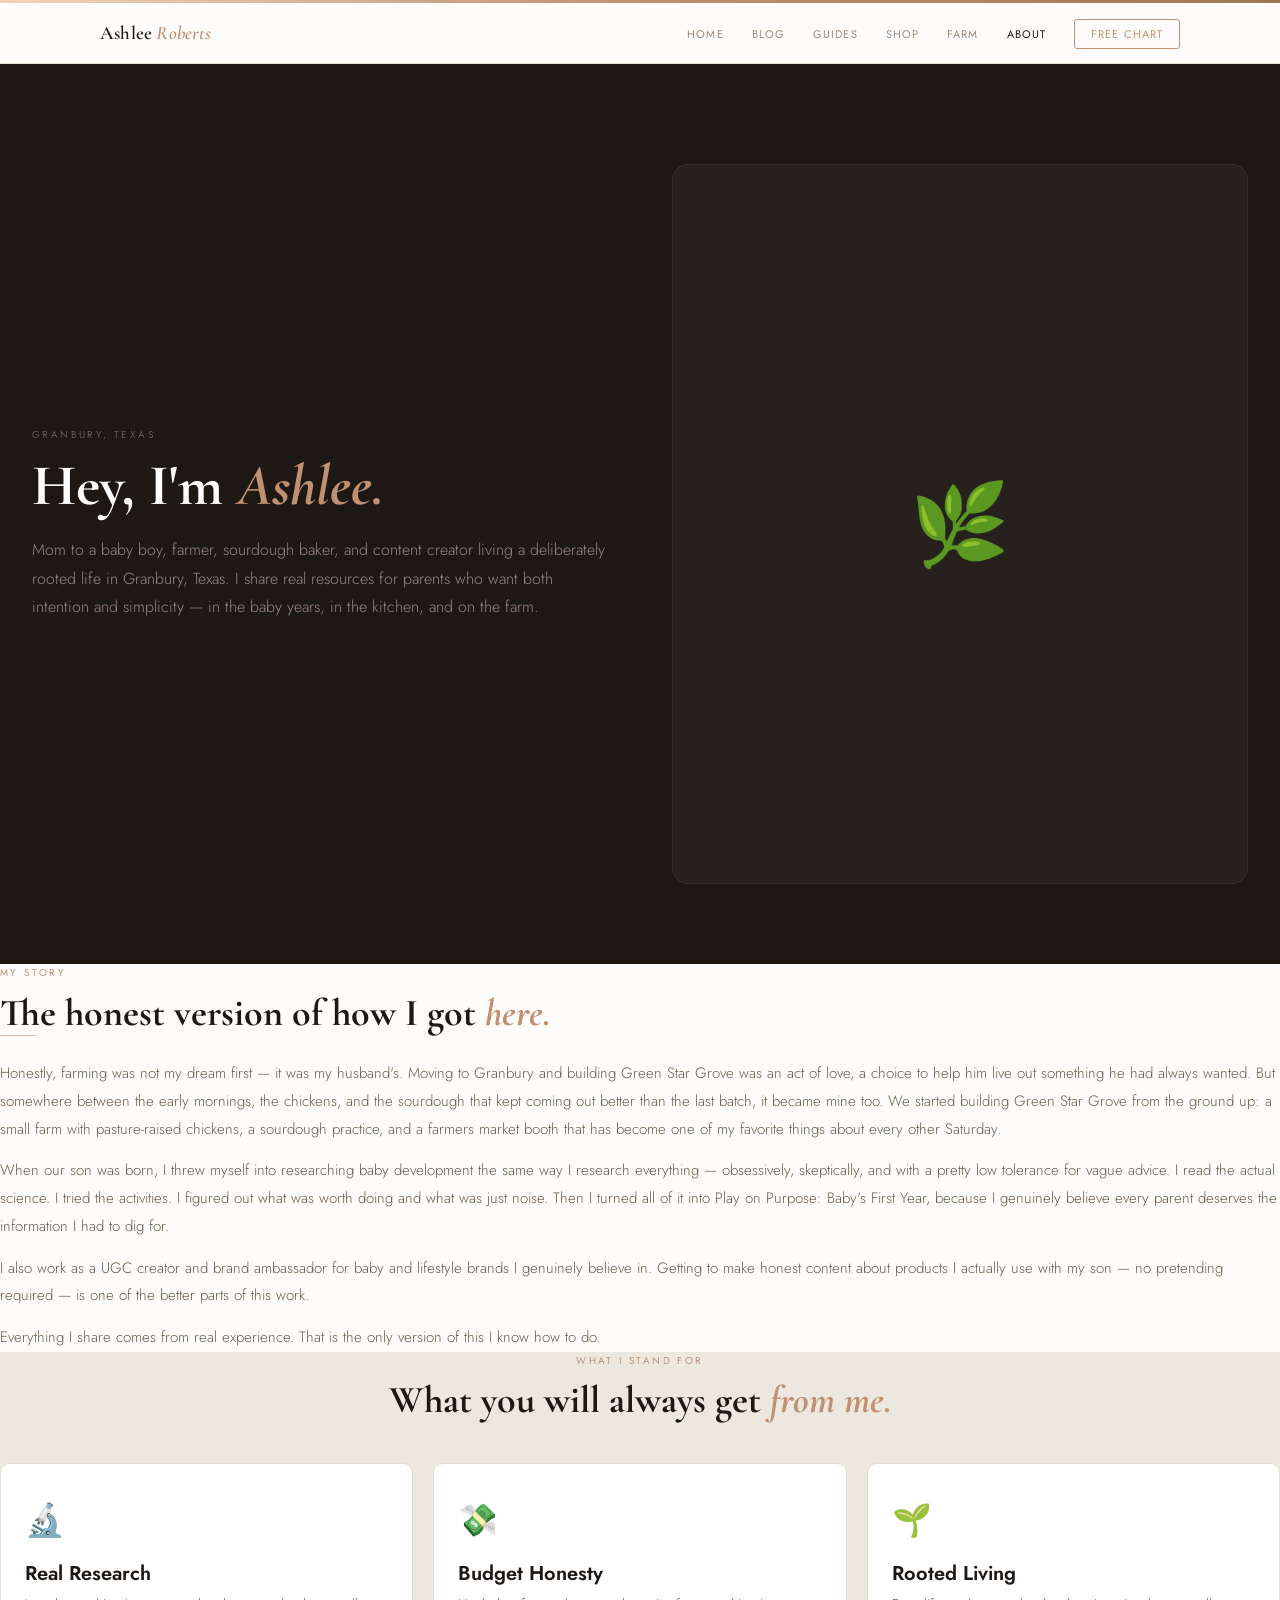
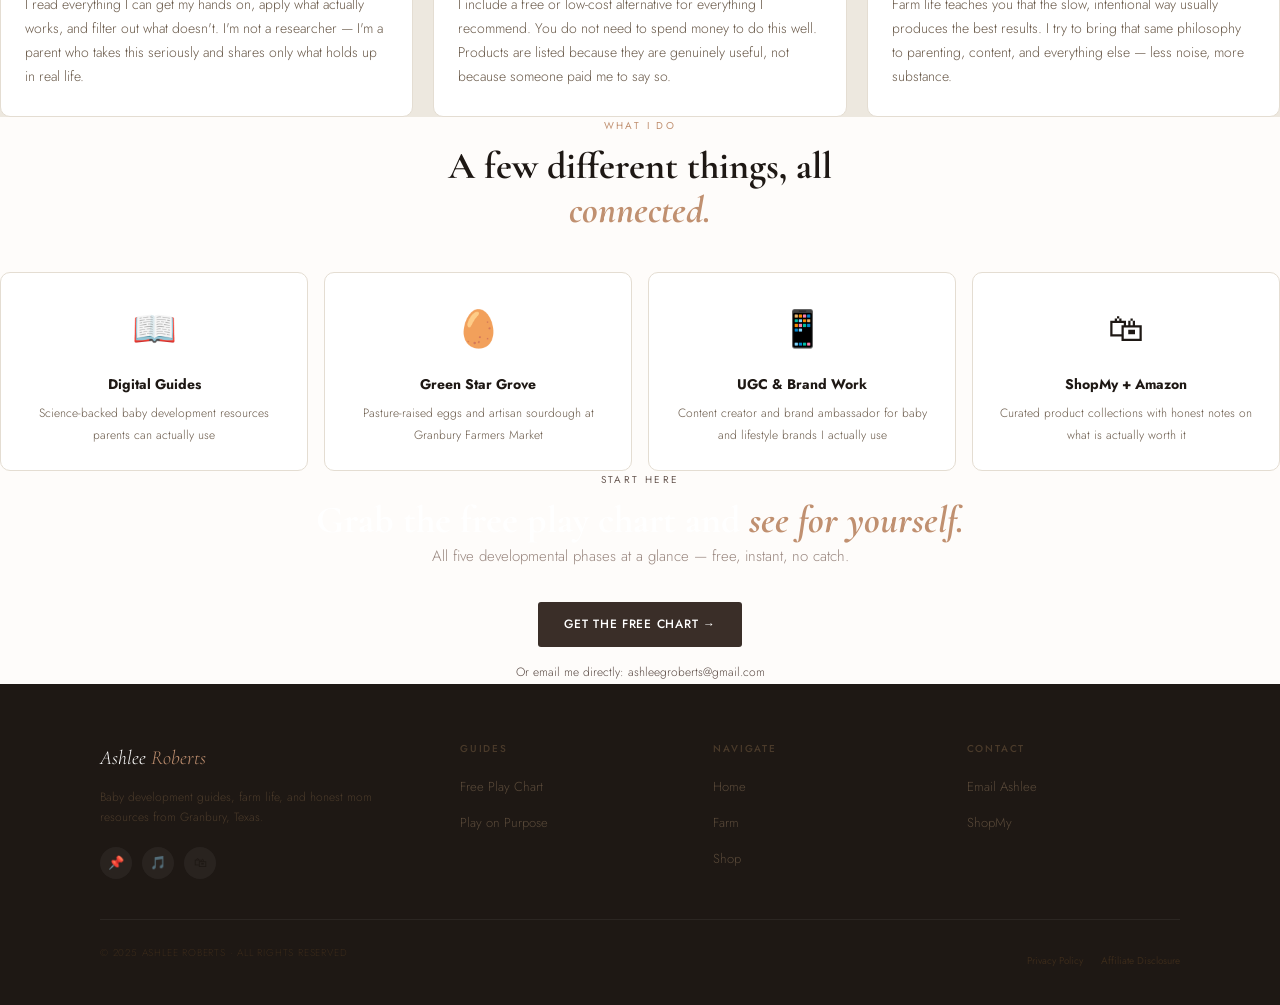
==== pages/about.html @ 6118f4ed "Add files via upload new website design, additions, edits" ====
<!DOCTYPE html>
<html lang="en">
<head>
<meta charset="UTF-8">
<meta name="viewport" content="width=device-width, initial-scale=1.0">
<title>About Ashlee — Ashlee Roberts</title>
<meta name="description" content="Mom, farmer, and content creator in Granbury, Texas. Baby development resources, pasture-raised eggs, and artisan sourdough.">
<link rel="stylesheet" href="../css/main.css">
<style>
  .about-hero { background: var(--ink); padding: 100px 0 80px; }
  .about-hero-inner { display: grid; grid-template-columns: 1fr 1fr; gap: 64px; align-items: center; max-width: var(--max-width); margin: 0 auto; padding: 0 32px; }
  .about-hero h1 { color: var(--white); margin-bottom: 16px; }
  .about-hero p { color: #9A8880; font-size: 16px; font-weight: 300; line-height: 1.8; }
  .about-hero-image { background: rgba(255,255,255,0.04); border: 1px solid rgba(255,255,255,0.07); border-radius: 16px; aspect-ratio: 4/5; display: flex; align-items: center; justify-content: center; font-size: 80px; }

  .values-grid { display: grid; grid-template-columns: repeat(3, 1fr); gap: 20px; }
  .value-card { background: var(--white); border: 1px solid var(--border); border-radius: 10px; padding: 28px 24px; }
  .value-icon { font-size: 32px; margin-bottom: 14px; }
  .value-title { font-family: var(--font-serif); font-size: 20px; font-weight: 600; color: var(--ink); margin-bottom: 8px; }
  .value-desc { font-size: 14px; color: var(--warm); line-height: 1.7; }

  .timeline { max-width: 640px; margin: 0 auto; }
  .timeline-item { display: grid; grid-template-columns: 80px 1fr; gap: 24px; margin-bottom: 32px; }
  .timeline-year { font-family: var(--font-serif); font-size: 22px; font-weight: 600; color: var(--accent); text-align: right; padding-top: 4px; }
  .timeline-content { border-left: 2px solid var(--border); padding-left: 24px; padding-bottom: 32px; }
  .timeline-title { font-family: var(--font-serif); font-size: 18px; font-weight: 600; color: var(--ink); margin-bottom: 6px; }
  .timeline-desc { font-size: 14px; color: var(--warm); line-height: 1.7; }

  .collab-grid { display: grid; grid-template-columns: repeat(4, 1fr); gap: 16px; }
  .collab-card { background: var(--white); border: 1px solid var(--border); border-radius: 10px; padding: 24px; text-align: center; }
  .collab-icon { font-size: 36px; margin-bottom: 12px; }
  .collab-name { font-size: 14px; font-weight: 700; color: var(--ink); margin-bottom: 4px; }
  .collab-role { font-size: 12px; color: var(--warm); }
</style>
</head>
<body>
<div class="accent-bar"></div>

<nav class="nav">
  <div class="nav-inner">
    <a href="../index.html" class="nav-logo">Ashlee <span>Roberts</span></a>
    <ul class="nav-links" id="navLinks">
      <li><a href="../index.html">Home</a></li>
      <li><a href="blog.html" >Blog</a></li>
      <li><a href="digital-products.html" >Guides</a></li>
      <li><a href="shop.html" >Shop</a></li>
      <li><a href="green-star-grove.html" >Farm</a></li>
      <li><a href="about.html" class="active">About</a></li>
      <li><a href="https://shop.ashleegroberts.com/freebie" class="nav-cta">Free Chart</a></li>
    </ul>
    <button class="nav-menu-btn" id="menuBtn" aria-label="Menu"><span></span><span></span><span></span></button>
  </div>
</nav>

<!-- HERO -->
<div class="about-hero">
  <div class="about-hero-inner">
    <div>
      <span class="eyebrow" style="color:#6A5A54;">Granbury, Texas</span>
      <h1>Hey, I'm <em>Ashlee.</em></h1>
      <p>Mom to a baby boy, farmer, sourdough baker, and content creator living a deliberately rooted life in Granbury, Texas. I share real resources for parents who want both intention and simplicity — in the baby years, in the kitchen, and on the farm.</p>
    </div>
    <div class="about-hero-image">🌿</div>
  </div>
</div>

<!-- MY STORY -->
<section>
  <div class="container-narrow">
    <span class="eyebrow">My Story</span>
    <h2>The honest version of how I got <em>here.</em></h2>
    <div class="rule-accent"></div>
    <p>Honestly, farming was not my dream first — it was my husband's. Moving to Granbury and building Green Star Grove was an act of love, a choice to help him live out something he had always wanted. But somewhere between the early mornings, the chickens, and the sourdough that kept coming out better than the last batch, it became mine too. We started building Green Star Grove from the ground up: a small farm with pasture-raised chickens, a sourdough practice, and a farmers market booth that has become one of my favorite things about every other Saturday.</p>
    <p>When our son was born, I threw myself into researching baby development the same way I research everything — obsessively, skeptically, and with a pretty low tolerance for vague advice. I read the actual science. I tried the activities. I figured out what was worth doing and what was just noise. Then I turned all of it into Play on Purpose: Baby's First Year, because I genuinely believe every parent deserves the information I had to dig for.</p>
    <p>I also work as a UGC creator and brand ambassador for baby and lifestyle brands I genuinely believe in. Getting to make honest content about products I actually use with my son — no pretending required — is one of the better parts of this work.</p>
    <p>Everything I share comes from real experience. That is the only version of this I know how to do.</p>
  </div>
</section>

<!-- VALUES -->
<section class="section-linen">
  <div class="container">
    <div style="text-align:center; max-width:520px; margin:0 auto 40px;">
      <span class="eyebrow">What I Stand For</span>
      <h2>What you will always get <em>from me.</em></h2>
    </div>
    <div class="values-grid">
      <div class="value-card">
        <div class="value-icon">🔬</div>
        <h3 class="value-title">Real Research</h3>
        <p class="value-desc">I read everything I can get my hands on, apply what actually works, and filter out what doesn't. I'm not a researcher — I'm a parent who takes this seriously and shares only what holds up in real life.</p>
      </div>
      <div class="value-card">
        <div class="value-icon">💸</div>
        <h3 class="value-title">Budget Honesty</h3>
        <p class="value-desc">I include a free or low-cost alternative for everything I recommend. You do not need to spend money to do this well. Products are listed because they are genuinely useful, not because someone paid me to say so.</p>
      </div>
      <div class="value-card">
        <div class="value-icon">🌱</div>
        <h3 class="value-title">Rooted Living</h3>
        <p class="value-desc">Farm life teaches you that the slow, intentional way usually produces the best results. I try to bring that same philosophy to parenting, content, and everything else — less noise, more substance.</p>
      </div>
    </div>
  </div>
</section>

<!-- WHAT I DO -->
<section>
  <div class="container">
    <div style="text-align:center; max-width:520px; margin:0 auto 40px;">
      <span class="eyebrow">What I Do</span>
      <h2>A few different things, all <em>connected.</em></h2>
    </div>
    <div class="collab-grid">
      <div class="collab-card">
        <div class="collab-icon">📖</div>
        <p class="collab-name">Digital Guides</p>
        <p class="collab-role">Science-backed baby development resources parents can actually use</p>
      </div>
      <div class="collab-card">
        <div class="collab-icon">🥚</div>
        <p class="collab-name">Green Star Grove</p>
        <p class="collab-role">Pasture-raised eggs and artisan sourdough at Granbury Farmers Market</p>
      </div>
      <div class="collab-card">
        <div class="collab-icon">📱</div>
        <p class="collab-name">UGC & Brand Work</p>
        <p class="collab-role">Content creator and brand ambassador for baby and lifestyle brands I actually use</p>
      </div>
      <div class="collab-card">
        <div class="collab-icon">🛍</div>
        <p class="collab-name">ShopMy + Amazon</p>
        <p class="collab-role">Curated product collections with honest notes on what is actually worth it</p>
      </div>
    </div>
  </div>
</section>

<!-- CTA -->
<section class="section-dark">
  <div class="container-narrow" style="text-align:center;">
    <span class="eyebrow" style="color:#6A5A54;">Start Here</span>
    <h2 style="color:var(--white);">Grab the free play chart and <em>see for yourself.</em></h2>
    <p style="color:#9A8880; margin-bottom:32px;">All five developmental phases at a glance — free, instant, no catch.</p>
    <a href="https://shop.ashleegroberts.com/freebie" class="btn btn-primary btn-lg">Get the Free Chart →</a>
    <p style="color:#5A4A44; font-size:12px; margin-top:14px;">Or email me directly: ashleegroberts@gmail.com</p>
  </div>
</section>

<footer>
  <div class="footer-inner">
    <div class="footer-top">
      <div>
        <p class="footer-brand">Ashlee <span>Roberts</span></p>
        <p class="footer-tagline">Baby development guides, farm life, and honest mom resources from Granbury, Texas.</p>
        <div class="footer-social">
          <a href="https://pinterest.com/ashleegroberts">📌</a>
          <a href="https://tiktok.com/@ashleegroberts">🎵</a>
          <a href="https://shopmy.us/ashleegroberts">🛍</a>
        </div>
      </div>
      <div>
        <p class="footer-col-title">Guides</p>
        <ul class="footer-links">
          <li><a href="https://shop.ashleegroberts.com/freebie">Free Play Chart</a></li>
          <li><a href="digital-products.html">Play on Purpose</a></li>
        </ul>
      </div>
      <div>
        <p class="footer-col-title">Navigate</p>
        <ul class="footer-links">
          <li><a href="../index.html">Home</a></li>
          <li><a href="green-star-grove.html">Farm</a></li>
          <li><a href="shop.html">Shop</a></li>
        </ul>
      </div>
      <div>
        <p class="footer-col-title">Contact</p>
        <ul class="footer-links">
          <li><a href="mailto:ashleegroberts@gmail.com">Email Ashlee</a></li>
          <li><a href="https://shopmy.us/ashleegroberts">ShopMy</a></li>
        </ul>
      </div>
    </div>
    <div class="footer-bottom">
      <p class="footer-copy">© 2025 ASHLEE ROBERTS · ALL RIGHTS RESERVED</p>
      <div class="footer-legal">
        <a href="privacy.html">Privacy Policy</a>
        <a href="disclosure.html">Affiliate Disclosure</a>
      </div>
    </div>
  </div>
</footer>

<script>
  document.getElementById('menuBtn').addEventListener('click', () =>
    document.getElementById('navLinks').classList.toggle('open'));
</script>
</body>
</html>
---- css/main.css ----
/* ============================================
   ashleegroberts.com — Main Stylesheet
   Direction: Soft Minimal — Option C
   Palette: Warm Sand, White, Parchment
   Type: Cormorant Garamond + Jost
   ============================================ */

@import url('https://fonts.googleapis.com/css2?family=Cormorant+Garamond:ital,wght@0,400;0,600;0,700;1,400;1,600&family=Jost:wght@300;400;500;600&display=swap');

:root {
  --white:    #FFFFFF;
  --parch:    #FEFCFA;
  --sand:     #F5F0E8;
  --linen:    #EDE8DF;
  --border:   #E4DDD2;
  --ink:      #1E1814;
  --warm:     #6A5A4A;
  --muted:    #9A8878;
  --accent:   #C09070;
  --btn:     #3A2E28;
  --accent-dk:#A07050;
  --sage:     #7A9470;

  --serif:  'Cormorant Garamond', Georgia, serif;
  --sans:   'Jost', Arial, sans-serif;

  --max:    1080px;
  --narrow: 720px;
  --radius: 6px;
}

*, *::before, *::after { box-sizing: border-box; margin: 0; padding: 0; }
html { scroll-behavior: smooth; }
img { max-width: 100%; display: block; }
a { color: inherit; text-decoration: none; }

body {
  font-family: var(--sans);
  background: var(--parch);
  color: var(--ink);
  font-size: 16px;
  line-height: 1.75;
}

/* ── TYPE ── */
h1, h2, h3, h4 { font-family: var(--serif); line-height: 1.15; }
h1 { font-size: clamp(36px, 6vw, 58px); font-weight: 700; }
h2 { font-size: clamp(26px, 4vw, 38px); font-weight: 700; }
h3 { font-size: clamp(20px, 3vw, 26px); font-weight: 600; }
h4 { font-size: 18px; font-weight: 600; }
h1 em, h2 em, h3 em { color: var(--accent); font-style: italic; }
p { color: var(--warm); font-size: 15px; line-height: 1.85; margin-bottom: 14px; font-weight: 300; }
p:last-child { margin-bottom: 0; }
p strong { color: var(--ink); font-weight: 600; }

.eyebrow {
  font-family: var(--sans);
  font-size: 10px;
  letter-spacing: 0.24em;
  text-transform: uppercase;
  color: var(--accent);
  font-weight: 400;
  margin-bottom: 10px;
  display: block;
}

/* ── LAYOUT ── */
.wrap        { max-width: var(--max);    margin: 0 auto; padding: 0 32px; }
.wrap-narrow { max-width: var(--narrow); margin: 0 auto; padding: 0 32px; }
.section     { padding: 80px 0; }
.section-sand  { background: var(--sand); }
.section-linen { background: var(--linen); }
.section-white { background: var(--white); }
.section-ink   { background: var(--ink); }
.rule  { height: 1px; background: var(--border); margin: 32px 0; }
.rule-accent { height: 1px; background: var(--accent); width: 36px; margin: 0 0 24px; opacity: 0.6; }

/* ── NAV ── */
.nav {
  position: sticky; top: 0; z-index: 100;
  background: var(--parch);
  border-bottom: 1px solid var(--border);
  padding: 0 32px;
}
.nav-inner {
  max-width: var(--max); margin: 0 auto;
  display: flex; align-items: center;
  justify-content: space-between; height: 60px;
}
.nav-logo {
  font-family: var(--serif);
  font-size: 19px; font-weight: 600;
  color: var(--ink); letter-spacing: 0.01em;
}
.nav-logo span { color: var(--accent); font-style: italic; }
.nav-links {
  display: flex; align-items: center;
  gap: 28px; list-style: none;
}
.nav-links a {
  font-family: var(--sans); font-size: 11px;
  font-weight: 400; letter-spacing: 0.1em;
  text-transform: uppercase; color: var(--muted);
  transition: color 0.15s;
}
.nav-links a:hover, .nav-links a.active { color: var(--ink); }
.nav-cta {
  border: 1px solid var(--accent) !important;
  color: var(--accent) !important;
  padding: 6px 16px; border-radius: 3px;
  font-size: 11px !important;
  transition: background 0.15s, color 0.15s !important;
}
.nav-cta:hover { background: var(--accent) !important; color: white !important; }
.nav-menu-btn {
  display: none; background: none; border: none;
  cursor: pointer; padding: 4px;
}
.nav-menu-btn span {
  display: block; width: 20px; height: 1.5px;
  background: var(--ink); margin: 5px 0;
}

/* ── BUTTONS ── */
.btn {
  display: inline-flex; align-items: center; gap: 6px;
  padding: 12px 26px; border-radius: 3px;
  font-family: var(--sans); font-size: 12px;
  font-weight: 500; letter-spacing: 0.06em;
  text-transform: uppercase; cursor: pointer;
  transition: all 0.15s; border: none;
  text-decoration: none;
}
.btn-primary { background: #3A2E28; color: white; }
.btn-primary:hover { background: #2A1E18; }
.btn-outline { background: transparent; color: var(--ink); border: 1px solid var(--border); }
.btn-outline:hover { border-color: var(--accent); color: var(--accent); }
.btn-ink { background: #3A2E28; color: white; }
.btn-ink:hover { background: #2A1E18; }

/* ── CARDS ── */
.card {
  background: var(--white); border: 1px solid var(--border);
  border-radius: var(--radius); overflow: hidden;
  transition: transform 0.2s, box-shadow 0.2s;
}
.card:hover { transform: translateY(-2px); box-shadow: 0 8px 32px rgba(30,24,20,0.07); }

/* ── POST CARD ── */
.post-card { display: flex; flex-direction: column; }
.post-card-image {
  aspect-ratio: 16/9; background: var(--sand);
  display: flex; align-items: center; justify-content: center;
  font-size: 48px; overflow: hidden;
}
.post-card-image img { width: 100%; height: 100%; object-fit: cover; }
.post-card-body { padding: 22px; flex: 1; display: flex; flex-direction: column; }
.post-card-cat {
  font-family: var(--sans); font-size: 10px;
  font-weight: 500; letter-spacing: 0.16em;
  text-transform: uppercase; color: var(--accent);
  margin-bottom: 8px;
}
.post-card-title {
  font-family: var(--serif); font-size: 20px;
  font-weight: 600; color: var(--ink);
  line-height: 1.25; margin-bottom: 8px;
}
.post-card-excerpt {
  font-size: 13px; color: var(--muted);
  line-height: 1.7; margin-bottom: 16px; flex: 1;
  font-weight: 300;
}
.post-card-meta {
  font-size: 11px; color: var(--muted);
  font-weight: 400; letter-spacing: 0.04em;
}
.post-card-link {
  font-size: 11px; font-weight: 500;
  letter-spacing: 0.08em; text-transform: uppercase;
  color: var(--accent); margin-top: 12px; display: inline-block;
}
.post-card-link:hover { color: var(--accent-dk); }

/* ── GRID UTILITIES ── */
.grid-2 { display: grid; grid-template-columns: repeat(2, 1fr); gap: 20px; }
.grid-3 { display: grid; grid-template-columns: repeat(3, 1fr); gap: 20px; }
.grid-4 { display: grid; grid-template-columns: repeat(4, 1fr); gap: 16px; }

/* ── BLOG POST BODY ── */
.post-body { max-width: 680px; margin: 0 auto; }
.post-body h2 { font-size: 28px; margin: 40px 0 14px; color: var(--ink); }
.post-body h3 { font-size: 20px; margin: 32px 0 10px; color: var(--ink); }
.post-body p { font-size: 16px; line-height: 1.85; color: var(--warm); margin-bottom: 18px; font-weight: 300; }
.post-body p strong { color: var(--ink); font-weight: 600; }
.post-body ul, .post-body ol { padding-left: 24px; margin-bottom: 18px; }
.post-body li { font-size: 15px; color: var(--warm); line-height: 1.8; margin-bottom: 6px; font-weight: 300; }
.post-body .callout {
  background: var(--sand); border-left: 2px solid var(--accent);
  padding: 18px 22px; border-radius: 0 6px 6px 0;
  margin: 28px 0;
}
.post-body .callout p { margin: 0; font-size: 15px; }

/* ── OPT-IN BOX ── */
.optin-box {
  background: var(--ink); border-radius: 8px;
  padding: 32px; margin: 40px 0; text-align: center;
}
.optin-box h3 { font-family: var(--serif); color: white; font-size: 24px; margin-bottom: 8px; }
.optin-box h3 em { color: var(--accent); font-style: italic; }
.optin-box p { color: #9A8878; font-size: 14px; margin-bottom: 20px; }
.optin-form { display: flex; gap: 8px; max-width: 380px; margin: 0 auto; }
.optin-form input {
  flex: 1; padding: 11px 14px; border: 1px solid rgba(255,255,255,0.12);
  border-radius: 3px; background: rgba(255,255,255,0.06);
  color: white; font-family: var(--sans); font-size: 13px;
  outline: none;
}
.optin-form input::placeholder { color: #6A5A4A; }
.optin-form input:focus { border-color: var(--accent); }
.optin-note { font-size: 11px; color: #4A3A2A; margin-top: 10px; }

/* ── FOOTER ── */
footer {
  background: var(--ink);
  padding: 56px 32px 28px;
}
.footer-inner { max-width: var(--max); margin: 0 auto; }
.footer-top {
  display: grid; grid-template-columns: 1.5fr 1fr 1fr 1fr;
  gap: 40px; padding-bottom: 40px;
  border-bottom: 1px solid rgba(255,255,255,0.06);
  margin-bottom: 24px;
}
.footer-brand {
  font-family: var(--serif); font-size: 20px;
  font-style: italic; color: white; margin-bottom: 10px;
}
.footer-brand span { color: var(--accent); }
.footer-tagline { font-size: 12px; color: #4A3A2A; line-height: 1.7; font-weight: 300; margin-bottom: 20px; }
.footer-social { display: flex; gap: 10px; }
.footer-social a {
  width: 32px; height: 32px; border-radius: 50%;
  background: rgba(255,255,255,0.05);
  display: flex; align-items: center; justify-content: center;
  font-size: 13px; transition: background 0.15s;
}
.footer-social a:hover { background: rgba(255,255,255,0.1); }
.footer-col-title {
  font-size: 10px; font-weight: 500; letter-spacing: 0.18em;
  text-transform: uppercase; color: #4A3A2A; margin-bottom: 14px;
}
.footer-links { list-style: none; display: flex; flex-direction: column; gap: 8px; }
.footer-links a { font-size: 13px; color: #5A4A3A; font-weight: 300; transition: color 0.15s; }
.footer-links a:hover { color: var(--accent); }
.footer-bottom {
  display: flex; align-items: center;
  justify-content: space-between; flex-wrap: wrap; gap: 10px;
}
.footer-copy { font-size: 10px; color: #3A2A1A; letter-spacing: 0.08em; }
.footer-legal { display: flex; gap: 18px; }
.footer-legal a { font-size: 10px; color: #3A2A1A; transition: color 0.15s; }
.footer-legal a:hover { color: #5A4A3A; }

/* ── ACCENT BAR ── */
.accent-bar {
  height: 3px;
  background: linear-gradient(to right, #F2D4B8, #C09070, #A07850);
}

/* ── BADGE ── */
.badge {
  display: inline-block; font-family: var(--sans);
  font-size: 10px; font-weight: 500; letter-spacing: 0.1em;
  text-transform: uppercase; padding: 3px 10px; border-radius: 20px;
}
.badge-cat { background: var(--sand); color: var(--warm); border: 1px solid var(--border); }

/* ── INPUT ── */
.input {
  width: 100%; padding: 11px 14px;
  border: 1px solid var(--border); border-radius: 3px;
  font-family: var(--sans); font-size: 14px; font-weight: 300;
  color: var(--ink); background: var(--white);
  transition: border-color 0.15s; outline: none;
}
.input:focus { border-color: var(--accent); }
.input::placeholder { color: var(--muted); }

/* ── RESPONSIVE ── */
@media (max-width: 900px) {
  .grid-4 { grid-template-columns: repeat(2, 1fr); }
  .footer-top { grid-template-columns: 1fr 1fr; }
}
@media (max-width: 680px) {
  .grid-2, .grid-3 { grid-template-columns: 1fr; }
  .nav-links { display: none; }
  .nav-links.open {
    display: flex; flex-direction: column; align-items: flex-start;
    position: absolute; top: 60px; left: 0; right: 0;
    background: var(--parch); border-bottom: 1px solid var(--border);
    padding: 20px 32px; gap: 16px; z-index: 99;
  }
  .nav-menu-btn { display: block; }
  .footer-top { grid-template-columns: 1fr; gap: 24px; }
  .section { padding: 60px 0; }
  .wrap, .wrap-narrow { padding: 0 20px; }
}
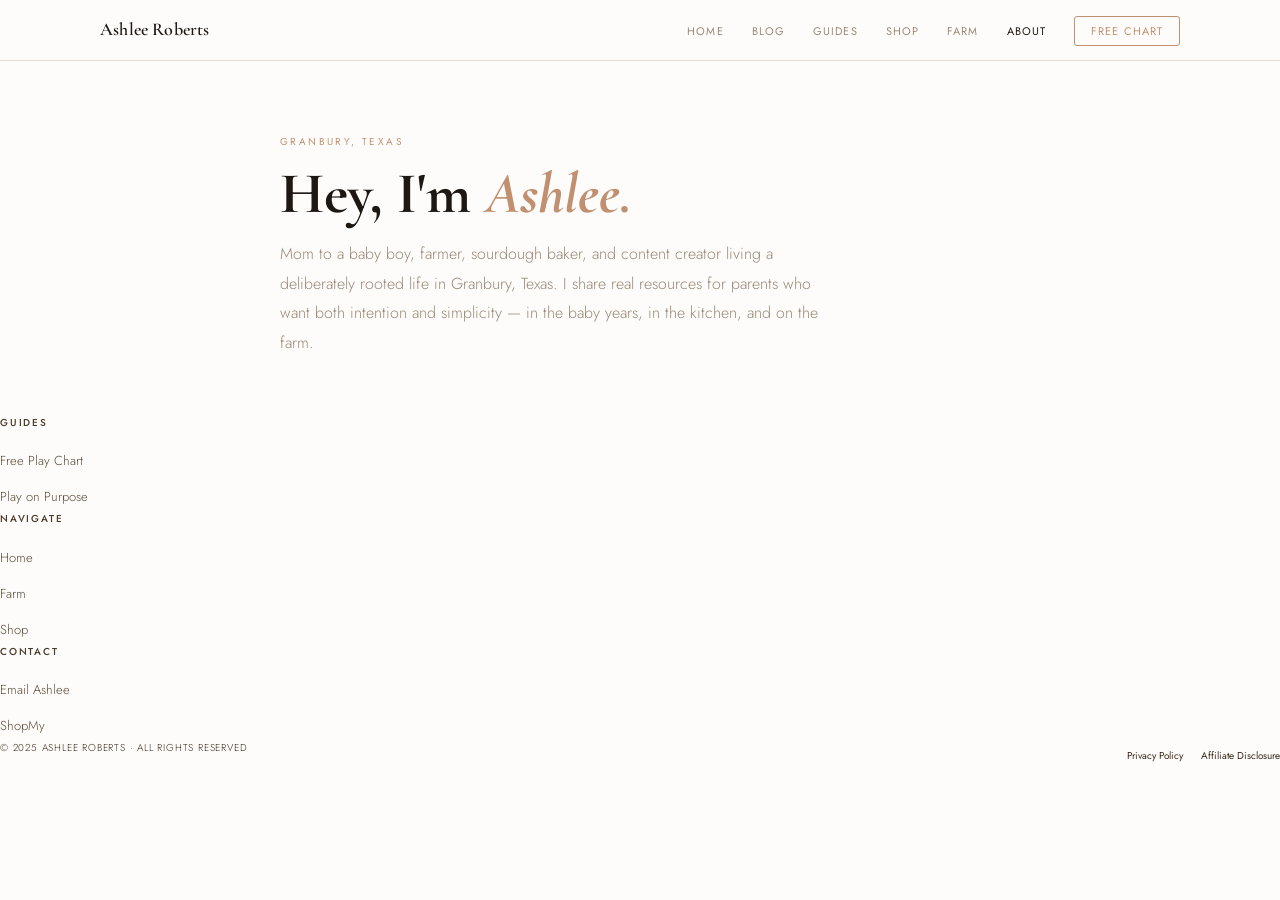
==== commit 7d5ff9c2: "Add files via upload website updates; favicon upload" ====
--- a/pages/about.html
+++ b/pages/about.html
@@ -32,19 +32,21 @@
   .collab-name { font-size: 14px; font-weight: 700; color: var(--ink); margin-bottom: 4px; }
   .collab-role { font-size: 12px; color: var(--warm); }
 </style>
+<link rel="apple-touch-icon" sizes="180x180" href="/apple-touch-icon.png">
+<link rel="icon" type="image/png" sizes="32x32" href="/favicon-32x32.png">
+<link rel="icon" type="image/png" sizes="16x16" href="/favicon-16x16.png">
+<link rel="manifest" href="/site.webmanifest">
 </head>
 <body>
-<div class="accent-bar"></div>
-
 <nav class="nav">
   <div class="nav-inner">
-    <a href="../index.html" class="nav-logo">Ashlee <span>Roberts</span></a>
+    <a href="../index.html" class="nav-logo">Ashlee Roberts</a>
     <ul class="nav-links" id="navLinks">
       <li><a href="../index.html">Home</a></li>
       <li><a href="blog.html" >Blog</a></li>
       <li><a href="digital-products.html" >Guides</a></li>
       <li><a href="shop.html" >Shop</a></li>
-      <li><a href="green-star-grove.html" >Farm</a></li>
+      <li><a href="https://www.gsgrove.com" >Farm</a></li>
       <li><a href="about.html" class="active">About</a></li>
       <li><a href="https://shop.ashleegroberts.com/freebie" class="nav-cta">Free Chart</a></li>
     </ul>
@@ -53,112 +55,13 @@
 </nav>
 
 <!-- HERO -->
-<div class="about-hero">
-  <div class="about-hero-inner">
-    <div>
-      <span class="eyebrow" style="color:#6A5A54;">Granbury, Texas</span>
-      <h1>Hey, I'm <em>Ashlee.</em></h1>
-      <p>Mom to a baby boy, farmer, sourdough baker, and content creator living a deliberately rooted life in Granbury, Texas. I share real resources for parents who want both intention and simplicity — in the baby years, in the kitchen, and on the farm.</p>
-    </div>
-    <div class="about-hero-image">🌿</div>
-  </div>
-</div>
-
-<!-- MY STORY -->
-<section>
-  <div class="container-narrow">
-    <span class="eyebrow">My Story</span>
-    <h2>The honest version of how I got <em>here.</em></h2>
-    <div class="rule-accent"></div>
-    <p>Honestly, farming was not my dream first — it was my husband's. Moving to Granbury and building Green Star Grove was an act of love, a choice to help him live out something he had always wanted. But somewhere between the early mornings, the chickens, and the sourdough that kept coming out better than the last batch, it became mine too. We started building Green Star Grove from the ground up: a small farm with pasture-raised chickens, a sourdough practice, and a farmers market booth that has become one of my favorite things about every other Saturday.</p>
-    <p>When our son was born, I threw myself into researching baby development the same way I research everything — obsessively, skeptically, and with a pretty low tolerance for vague advice. I read the actual science. I tried the activities. I figured out what was worth doing and what was just noise. Then I turned all of it into Play on Purpose: Baby's First Year, because I genuinely believe every parent deserves the information I had to dig for.</p>
-    <p>I also work as a UGC creator and brand ambassador for baby and lifestyle brands I genuinely believe in. Getting to make honest content about products I actually use with my son — no pretending required — is one of the better parts of this work.</p>
-    <p>Everything I share comes from real experience. That is the only version of this I know how to do.</p>
+<section style="background:var(--parch);padding:72px 32px 56px;">
+  <div style="max-width:720px;margin:0 auto;">
+    <span class="eyebrow">Granbury, Texas</span>
+    <h1>Hey, I'm <em>Ashlee.</em></h1>
+    <p style="font-size:16px;color:var(--muted);max-width:560px;font-weight:300;margin-top:12px;">Mom to a baby boy, farmer, sourdough baker, and content creator living a deliberately rooted life in Granbury, Texas. I share real resources for parents who want both intention and simplicity — in the baby years, in the kitchen, and on the farm.</p>
   </div>
 </section>
-
-<!-- VALUES -->
-<section class="section-linen">
-  <div class="container">
-    <div style="text-align:center; max-width:520px; margin:0 auto 40px;">
-      <span class="eyebrow">What I Stand For</span>
-      <h2>What you will always get <em>from me.</em></h2>
-    </div>
-    <div class="values-grid">
-      <div class="value-card">
-        <div class="value-icon">🔬</div>
-        <h3 class="value-title">Real Research</h3>
-        <p class="value-desc">I read everything I can get my hands on, apply what actually works, and filter out what doesn't. I'm not a researcher — I'm a parent who takes this seriously and shares only what holds up in real life.</p>
-      </div>
-      <div class="value-card">
-        <div class="value-icon">💸</div>
-        <h3 class="value-title">Budget Honesty</h3>
-        <p class="value-desc">I include a free or low-cost alternative for everything I recommend. You do not need to spend money to do this well. Products are listed because they are genuinely useful, not because someone paid me to say so.</p>
-      </div>
-      <div class="value-card">
-        <div class="value-icon">🌱</div>
-        <h3 class="value-title">Rooted Living</h3>
-        <p class="value-desc">Farm life teaches you that the slow, intentional way usually produces the best results. I try to bring that same philosophy to parenting, content, and everything else — less noise, more substance.</p>
-      </div>
-    </div>
-  </div>
-</section>
-
-<!-- WHAT I DO -->
-<section>
-  <div class="container">
-    <div style="text-align:center; max-width:520px; margin:0 auto 40px;">
-      <span class="eyebrow">What I Do</span>
-      <h2>A few different things, all <em>connected.</em></h2>
-    </div>
-    <div class="collab-grid">
-      <div class="collab-card">
-        <div class="collab-icon">📖</div>
-        <p class="collab-name">Digital Guides</p>
-        <p class="collab-role">Science-backed baby development resources parents can actually use</p>
-      </div>
-      <div class="collab-card">
-        <div class="collab-icon">🥚</div>
-        <p class="collab-name">Green Star Grove</p>
-        <p class="collab-role">Pasture-raised eggs and artisan sourdough at Granbury Farmers Market</p>
-      </div>
-      <div class="collab-card">
-        <div class="collab-icon">📱</div>
-        <p class="collab-name">UGC & Brand Work</p>
-        <p class="collab-role">Content creator and brand ambassador for baby and lifestyle brands I actually use</p>
-      </div>
-      <div class="collab-card">
-        <div class="collab-icon">🛍</div>
-        <p class="collab-name">ShopMy + Amazon</p>
-        <p class="collab-role">Curated product collections with honest notes on what is actually worth it</p>
-      </div>
-    </div>
-  </div>
-</section>
-
-<!-- CTA -->
-<section class="section-dark">
-  <div class="container-narrow" style="text-align:center;">
-    <span class="eyebrow" style="color:#6A5A54;">Start Here</span>
-    <h2 style="color:var(--white);">Grab the free play chart and <em>see for yourself.</em></h2>
-    <p style="color:#9A8880; margin-bottom:32px;">All five developmental phases at a glance — free, instant, no catch.</p>
-    <a href="https://shop.ashleegroberts.com/freebie" class="btn btn-primary btn-lg">Get the Free Chart →</a>
-    <p style="color:#5A4A44; font-size:12px; margin-top:14px;">Or email me directly: ashleegroberts@gmail.com</p>
-  </div>
-</section>
-
-<footer>
-  <div class="footer-inner">
-    <div class="footer-top">
-      <div>
-        <p class="footer-brand">Ashlee <span>Roberts</span></p>
-        <p class="footer-tagline">Baby development guides, farm life, and honest mom resources from Granbury, Texas.</p>
-        <div class="footer-social">
-          <a href="https://pinterest.com/ashleegroberts">📌</a>
-          <a href="https://tiktok.com/@ashleegroberts">🎵</a>
-          <a href="https://shopmy.us/ashleegroberts">🛍</a>
-        </div>
-      </div>
       <div>
         <p class="footer-col-title">Guides</p>
         <ul class="footer-links">
@@ -170,7 +73,7 @@
         <p class="footer-col-title">Navigate</p>
         <ul class="footer-links">
           <li><a href="../index.html">Home</a></li>
-          <li><a href="green-star-grove.html">Farm</a></li>
+          <li><a href="https://www.gsgrove.com">Farm</a></li>
           <li><a href="shop.html">Shop</a></li>
         </ul>
       </div>
--- a/css/main.css
+++ b/css/main.css
@@ -70,7 +70,7 @@
 .section     { padding: 80px 0; }
 .section-sand  { background: var(--sand); }
 .section-linen { background: var(--linen); }
-.section-white { background: var(--white); }
+.section-white { background: var(--parch); }
 .section-ink   { background: var(--ink); }
 .rule  { height: 1px; background: var(--border); margin: 32px 0; }
 .rule-accent { height: 1px; background: var(--accent); width: 36px; margin: 0 0 24px; opacity: 0.6; }
@@ -89,10 +89,11 @@
 }
 .nav-logo {
   font-family: var(--serif);
-  font-size: 19px; font-weight: 600;
+  font-size: 18px; font-weight: 600;
   color: var(--ink); letter-spacing: 0.01em;
-}
-.nav-logo span { color: var(--accent); font-style: italic; }
+  font-style: normal;
+}
+.nav-logo span { color: var(--ink); font-style: normal; }
 .nav-links {
   display: flex; align-items: center;
   gap: 28px; list-style: none;
@@ -140,7 +141,7 @@
 
 /* ── CARDS ── */
 .card {
-  background: var(--white); border: 1px solid var(--border);
+  background: var(--parch); border: 1px solid var(--border);
   border-radius: var(--radius); overflow: hidden;
   transition: transform 0.2s, box-shadow 0.2s;
 }
@@ -263,11 +264,7 @@
 .footer-legal a { font-size: 10px; color: #3A2A1A; transition: color 0.15s; }
 .footer-legal a:hover { color: #5A4A3A; }
 
-/* ── ACCENT BAR ── */
-.accent-bar {
-  height: 3px;
-  background: linear-gradient(to right, #F2D4B8, #C09070, #A07850);
-}
+
 
 /* ── BADGE ── */
 .badge {
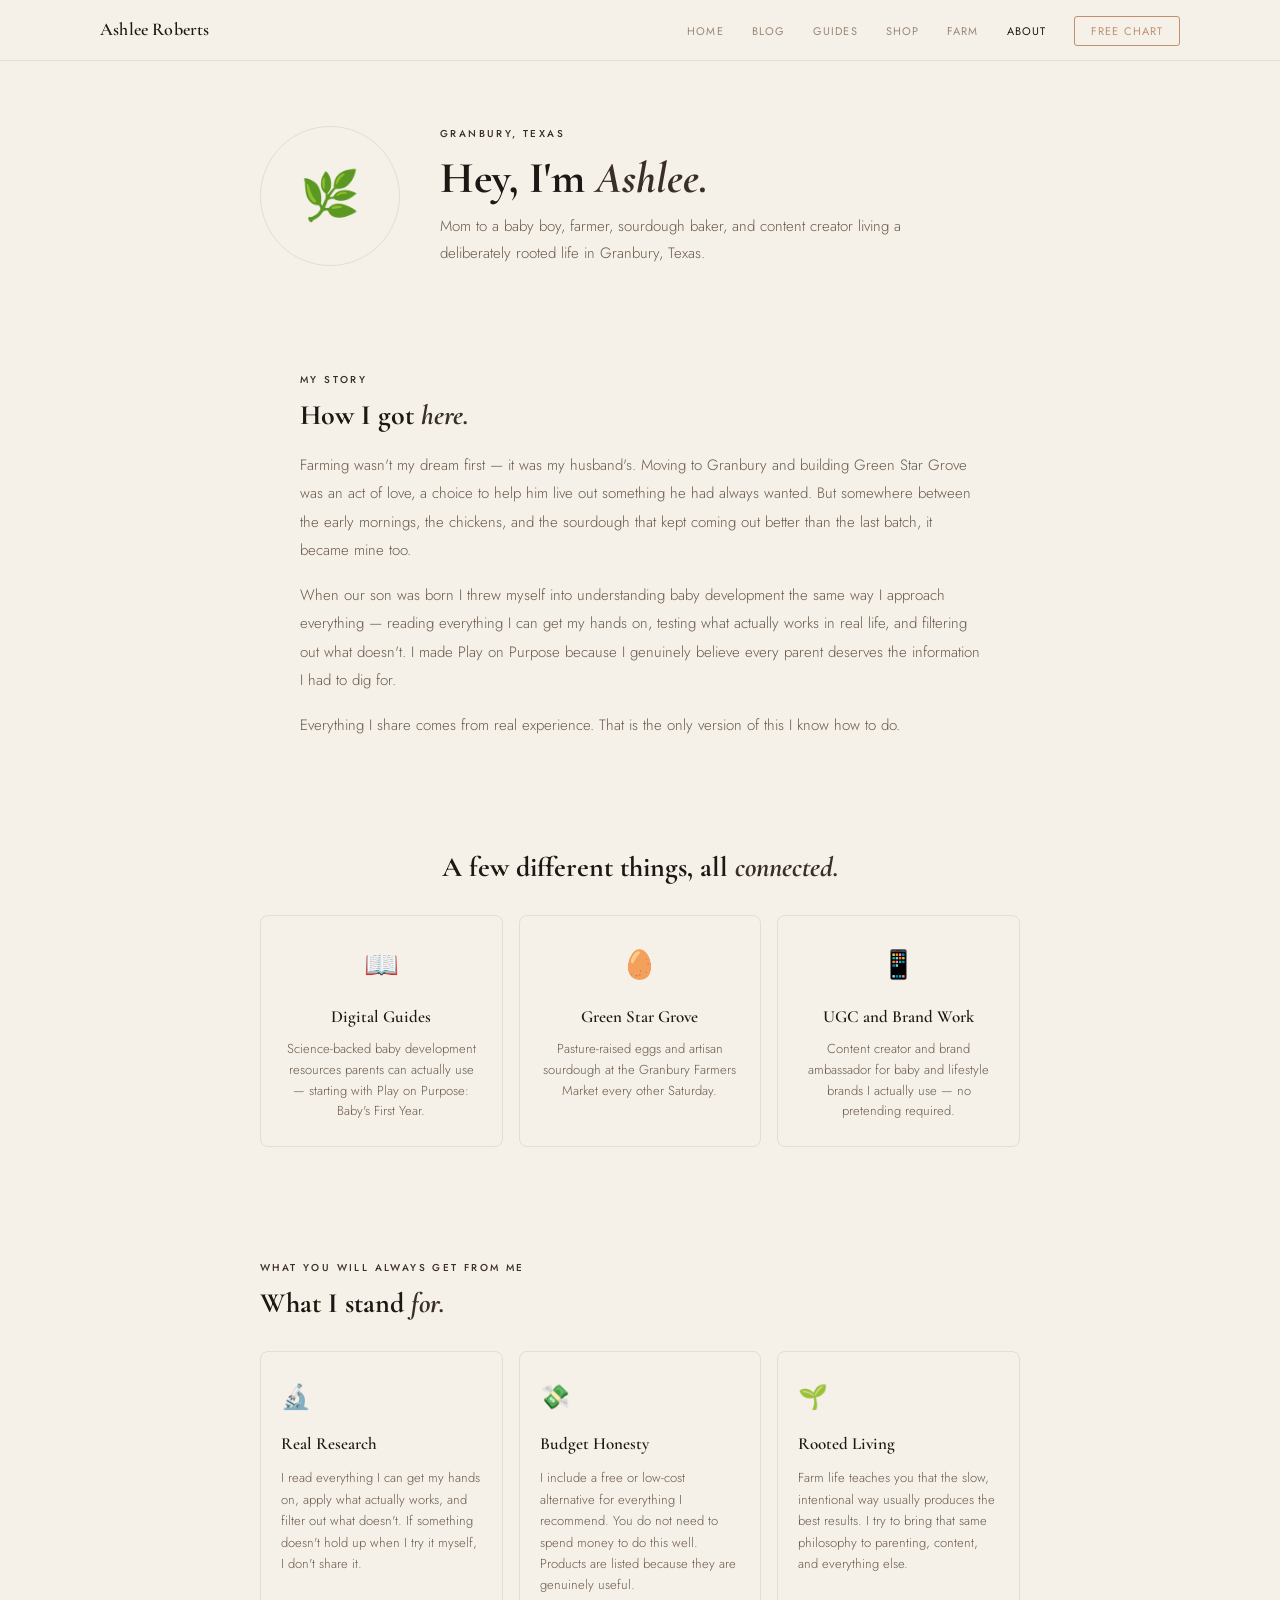
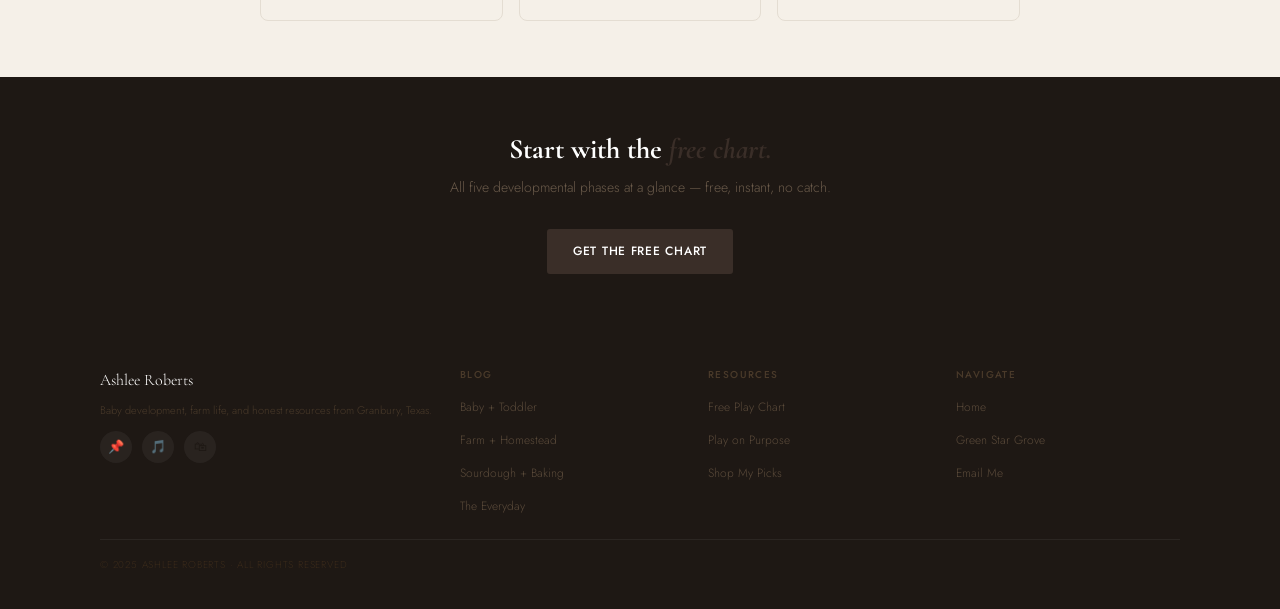
==== commit d021720c: "Add files via upload" ====
--- a/pages/about.html
+++ b/pages/about.html
@@ -5,91 +5,261 @@
 <meta name="viewport" content="width=device-width, initial-scale=1.0">
 <title>About Ashlee — Ashlee Roberts</title>
 <meta name="description" content="Mom, farmer, and content creator in Granbury, Texas. Baby development resources, pasture-raised eggs, and artisan sourdough.">
-<link rel="stylesheet" href="../css/main.css">
-<style>
-  .about-hero { background: var(--ink); padding: 100px 0 80px; }
-  .about-hero-inner { display: grid; grid-template-columns: 1fr 1fr; gap: 64px; align-items: center; max-width: var(--max-width); margin: 0 auto; padding: 0 32px; }
-  .about-hero h1 { color: var(--white); margin-bottom: 16px; }
-  .about-hero p { color: #9A8880; font-size: 16px; font-weight: 300; line-height: 1.8; }
-  .about-hero-image { background: rgba(255,255,255,0.04); border: 1px solid rgba(255,255,255,0.07); border-radius: 16px; aspect-ratio: 4/5; display: flex; align-items: center; justify-content: center; font-size: 80px; }
-
-  .values-grid { display: grid; grid-template-columns: repeat(3, 1fr); gap: 20px; }
-  .value-card { background: var(--white); border: 1px solid var(--border); border-radius: 10px; padding: 28px 24px; }
-  .value-icon { font-size: 32px; margin-bottom: 14px; }
-  .value-title { font-family: var(--font-serif); font-size: 20px; font-weight: 600; color: var(--ink); margin-bottom: 8px; }
-  .value-desc { font-size: 14px; color: var(--warm); line-height: 1.7; }
-
-  .timeline { max-width: 640px; margin: 0 auto; }
-  .timeline-item { display: grid; grid-template-columns: 80px 1fr; gap: 24px; margin-bottom: 32px; }
-  .timeline-year { font-family: var(--font-serif); font-size: 22px; font-weight: 600; color: var(--accent); text-align: right; padding-top: 4px; }
-  .timeline-content { border-left: 2px solid var(--border); padding-left: 24px; padding-bottom: 32px; }
-  .timeline-title { font-family: var(--font-serif); font-size: 18px; font-weight: 600; color: var(--ink); margin-bottom: 6px; }
-  .timeline-desc { font-size: 14px; color: var(--warm); line-height: 1.7; }
-
-  .collab-grid { display: grid; grid-template-columns: repeat(4, 1fr); gap: 16px; }
-  .collab-card { background: var(--white); border: 1px solid var(--border); border-radius: 10px; padding: 24px; text-align: center; }
-  .collab-icon { font-size: 36px; margin-bottom: 12px; }
-  .collab-name { font-size: 14px; font-weight: 700; color: var(--ink); margin-bottom: 4px; }
-  .collab-role { font-size: 12px; color: var(--warm); }
-</style>
 <link rel="apple-touch-icon" sizes="180x180" href="/apple-touch-icon.png">
 <link rel="icon" type="image/png" sizes="32x32" href="/favicon-32x32.png">
 <link rel="icon" type="image/png" sizes="16x16" href="/favicon-16x16.png">
 <link rel="manifest" href="/site.webmanifest">
+<link rel="stylesheet" href="../css/main.css">
+<style>
+  body { background: #F5F0E8; }
+
+  /* ── HERO ── */
+  .about-hero {
+    background: #F5F0E8;
+    padding: 64px 32px 48px;
+    
+  }
+  .about-hero-inner {
+    max-width: 760px;
+    margin: 0 auto;
+    display: grid;
+    grid-template-columns: 140px 1fr;
+    gap: 40px;
+    align-items: center;
+  }
+  .about-avatar {
+    width: 140px; height: 140px;
+    border-radius: 50%;
+    background: #F5F0E8;
+    border: 1px solid var(--border);
+    display: flex; align-items: center;
+    justify-content: center; font-size: 48px;
+    flex-shrink: 0;
+  }
+  .about-hero h1 { font-size: clamp(32px, 5vw, 44px); margin-bottom: 10px; }
+  .about-hero p { font-size: 15px; color: var(--warm); font-weight: 300; line-height: 1.8; max-width: 500px; }
+
+  /* ── STORY ── */
+  .story-section {
+    background: #F5F0E8;
+    padding: 56px 32px;
+    
+  }
+  .story-inner { max-width: 680px; margin: 0 auto; }
+  .story-inner h2 { font-size: 28px; margin-bottom: 20px; }
+  .story-inner p { font-size: 15px; color: var(--warm); font-weight: 300; line-height: 1.9; margin-bottom: 16px; }
+  .story-inner p:last-child { margin-bottom: 0; }
+  .story-inner p strong { color: var(--ink); font-weight: 600; }
+
+  /* ── WHAT I DO ── */
+  .what-section {
+    background: #F5F0E8;
+    padding: 56px 32px;
+    
+  }
+  .what-inner { max-width: 760px; margin: 0 auto; }
+  .what-inner h2 { font-size: 28px; margin-bottom: 32px; text-align: center; }
+  .what-grid {
+    display: grid;
+    grid-template-columns: repeat(3, 1fr);
+    gap: 16px;
+  }
+  .what-card {
+    background: #F5F0E8;
+    border: 1px solid var(--border);
+    border-radius: 8px;
+    padding: 24px 20px;
+    text-align: center;
+  }
+  .what-icon { font-size: 28px; margin-bottom: 12px; }
+  .what-name { font-family: var(--serif); font-size: 17px; font-weight: 600; color: var(--ink); margin-bottom: 6px; }
+  .what-desc { font-size: 13px; color: var(--warm); line-height: 1.6; font-weight: 300; }
+
+  /* ── VALUES ── */
+  .values-section {
+    background: #F5F0E8;
+    padding: 56px 32px;
+    
+  }
+  .values-inner { max-width: 760px; margin: 0 auto; }
+  .values-inner h2 { font-size: 28px; margin-bottom: 32px; }
+  .values-grid { display: grid; grid-template-columns: repeat(3, 1fr); gap: 16px; }
+  .value-card {
+    border: 1px solid var(--border);
+    border-radius: 8px;
+    padding: 24px 20px;
+    background: #F5F0E8;
+  }
+  .value-icon { font-size: 24px; margin-bottom: 10px; }
+  .value-title { font-family: var(--serif); font-size: 17px; font-weight: 600; color: var(--ink); margin-bottom: 8px; }
+  .value-desc { font-size: 13px; color: var(--warm); line-height: 1.65; font-weight: 300; }
+
+  /* ── CTA ── */
+  .about-cta {
+    background: var(--ink);
+    padding: 56px 32px;
+    text-align: center;
+  }
+  .about-cta h2 { font-family: var(--serif); font-size: 28px; color: white; margin-bottom: 10px; }
+  .about-cta h2 em { color: #3A2E28; font-style: italic; }
+  .about-cta p { color: #6A5A4A; font-size: 14px; max-width: 440px; margin: 0 auto 28px; font-weight: 300; }
+
+  @media (max-width: 700px) {
+    .about-hero-inner { grid-template-columns: 1fr; text-align: center; }
+    .about-avatar { margin: 0 auto; }
+    .what-grid, .values-grid { grid-template-columns: 1fr; }
+  }
+  h1 em, h2 em { color: #3A2E28 !important; font-style: italic; }
+  .eyebrow { color: #3A2E28 !important; }
+  .about-avatar { background: #F5F0E8; }
+  .what-section { background: #F5F0E8 !important; }
+  .story-section { background: #F5F0E8 !important; border: none !important; }
+  .values-section { background: #F5F0E8 !important; border: none !important; }
+  .what-section { border: none !important; }
+</style>
 </head>
 <body>
+
 <nav class="nav">
   <div class="nav-inner">
     <a href="../index.html" class="nav-logo">Ashlee Roberts</a>
     <ul class="nav-links" id="navLinks">
       <li><a href="../index.html">Home</a></li>
-      <li><a href="blog.html" >Blog</a></li>
-      <li><a href="digital-products.html" >Guides</a></li>
-      <li><a href="shop.html" >Shop</a></li>
-      <li><a href="https://www.gsgrove.com" >Farm</a></li>
+      <li><a href="blog.html">Blog</a></li>
+      <li><a href="digital-products.html">Guides</a></li>
+      <li><a href="shop.html">Shop</a></li>
+      <li><a href="https://www.gsgrove.com">Farm</a></li>
       <li><a href="about.html" class="active">About</a></li>
       <li><a href="https://shop.ashleegroberts.com/freebie" class="nav-cta">Free Chart</a></li>
     </ul>
     <button class="nav-menu-btn" id="menuBtn" aria-label="Menu"><span></span><span></span><span></span></button>
   </div>
 </nav>
+<div class="accent-bar"></div>
 
 <!-- HERO -->
-<section style="background:var(--parch);padding:72px 32px 56px;">
-  <div style="max-width:720px;margin:0 auto;">
-    <span class="eyebrow">Granbury, Texas</span>
-    <h1>Hey, I'm <em>Ashlee.</em></h1>
-    <p style="font-size:16px;color:var(--muted);max-width:560px;font-weight:300;margin-top:12px;">Mom to a baby boy, farmer, sourdough baker, and content creator living a deliberately rooted life in Granbury, Texas. I share real resources for parents who want both intention and simplicity — in the baby years, in the kitchen, and on the farm.</p>
-  </div>
-</section>
-      <div>
-        <p class="footer-col-title">Guides</p>
+<div class="about-hero">
+  <div class="about-hero-inner">
+    <div class="about-avatar">🌿
+      <!-- Replace with: <img src="../images/ashlee-headshot.jpg" alt="Ashlee Roberts" style="width:100%;height:100%;object-fit:cover;border-radius:50%;"> -->
+    </div>
+    <div>
+      <span class="eyebrow">Granbury, Texas</span>
+      <h1>Hey, I'm <em>Ashlee.</em></h1>
+      <p>Mom to a baby boy, farmer, sourdough baker, and content creator living a deliberately rooted life in Granbury, Texas.</p>
+    </div>
+  </div>
+</div>
+
+<!-- MY STORY -->
+<div class="story-section">
+  <div class="story-inner">
+    <span class="eyebrow">My Story</span>
+    <h2>How I got <em>here.</em></h2>
+    <p>Farming wasn't my dream first — it was my husband's. Moving to Granbury and building Green Star Grove was an act of love, a choice to help him live out something he had always wanted. But somewhere between the early mornings, the chickens, and the sourdough that kept coming out better than the last batch, it became mine too.</p>
+    <p>When our son was born I threw myself into understanding baby development the same way I approach everything — reading everything I can get my hands on, testing what actually works in real life, and filtering out what doesn't. I made Play on Purpose because I genuinely believe every parent deserves the information I had to dig for.</p>
+    <p>Everything I share comes from real experience. That is the only version of this I know how to do.</p>
+  </div>
+</div>
+
+<!-- WHAT I DO -->
+<div class="what-section">
+  <div class="what-inner">
+    <h2>A few different things, all <em>connected.</em></h2>
+    <div class="what-grid">
+      <div class="what-card">
+        <div class="what-icon">📖</div>
+        <p class="what-name">Digital Guides</p>
+        <p class="what-desc">Science-backed baby development resources parents can actually use — starting with Play on Purpose: Baby's First Year.</p>
+      </div>
+      <div class="what-card">
+        <div class="what-icon">🥚</div>
+        <p class="what-name">Green Star Grove</p>
+        <p class="what-desc">Pasture-raised eggs and artisan sourdough at the Granbury Farmers Market every other Saturday.</p>
+      </div>
+      <div class="what-card">
+        <div class="what-icon">📱</div>
+        <p class="what-name">UGC and Brand Work</p>
+        <p class="what-desc">Content creator and brand ambassador for baby and lifestyle brands I actually use — no pretending required.</p>
+      </div>
+    </div>
+  </div>
+</div>
+
+<!-- VALUES -->
+<div class="values-section">
+  <div class="values-inner">
+    <span class="eyebrow">What You Will Always Get From Me</span>
+    <h2>What I stand <em>for.</em></h2>
+    <div class="values-grid">
+      <div class="value-card">
+        <div class="value-icon">🔬</div>
+        <p class="value-title">Real Research</p>
+        <p class="value-desc">I read everything I can get my hands on, apply what actually works, and filter out what doesn't. If something doesn't hold up when I try it myself, I don't share it.</p>
+      </div>
+      <div class="value-card">
+        <div class="value-icon">💸</div>
+        <p class="value-title">Budget Honesty</p>
+        <p class="value-desc">I include a free or low-cost alternative for everything I recommend. You do not need to spend money to do this well. Products are listed because they are genuinely useful.</p>
+      </div>
+      <div class="value-card">
+        <div class="value-icon">🌱</div>
+        <p class="value-title">Rooted Living</p>
+        <p class="value-desc">Farm life teaches you that the slow, intentional way usually produces the best results. I try to bring that same philosophy to parenting, content, and everything else.</p>
+      </div>
+    </div>
+  </div>
+</div>
+
+<!-- CTA -->
+<div class="about-cta">
+  <h2>Start with the <em>free chart.</em></h2>
+  <p>All five developmental phases at a glance — free, instant, no catch.</p>
+  <a href="https://shop.ashleegroberts.com/freebie" class="btn btn-primary">Get the Free Chart</a>
+</div>
+
+<footer>
+  <div class="footer-inner">
+    <div class="footer-top">
+      <div>
+        <p class="footer-brand">Ashlee Roberts</p>
+        <p class="footer-tagline">Baby development, farm life, and honest resources from Granbury, Texas.</p>
+        <div class="footer-social">
+          <a href="https://pinterest.com/ashleegroberts">📌</a>
+          <a href="https://tiktok.com/@ashleegroberts">🎵</a>
+          <a href="https://shopmy.us/ashleegroberts">🛍</a>
+        </div>
+      </div>
+      <div>
+        <p class="footer-col-title">Blog</p>
+        <ul class="footer-links">
+          <li><a href="blog.html#baby">Baby + Toddler</a></li>
+          <li><a href="blog.html#farm">Farm + Homestead</a></li>
+          <li><a href="blog.html#sourdough">Sourdough + Baking</a></li>
+          <li><a href="blog.html#everyday">The Everyday</a></li>
+        </ul>
+      </div>
+      <div>
+        <p class="footer-col-title">Resources</p>
         <ul class="footer-links">
           <li><a href="https://shop.ashleegroberts.com/freebie">Free Play Chart</a></li>
           <li><a href="digital-products.html">Play on Purpose</a></li>
+          <li><a href="shop.html">Shop My Picks</a></li>
         </ul>
       </div>
       <div>
         <p class="footer-col-title">Navigate</p>
         <ul class="footer-links">
           <li><a href="../index.html">Home</a></li>
-          <li><a href="https://www.gsgrove.com">Farm</a></li>
-          <li><a href="shop.html">Shop</a></li>
-        </ul>
-      </div>
-      <div>
-        <p class="footer-col-title">Contact</p>
-        <ul class="footer-links">
-          <li><a href="mailto:ashleegroberts@gmail.com">Email Ashlee</a></li>
-          <li><a href="https://shopmy.us/ashleegroberts">ShopMy</a></li>
-        </ul>
+          <li><a href="https://www.gsgrove.com">Green Star Grove</a></li>
+          <li><a href="mailto:ashleegroberts@gmail.com">Email Me</a></li>
+          </ul>
       </div>
     </div>
     <div class="footer-bottom">
       <p class="footer-copy">© 2025 ASHLEE ROBERTS · ALL RIGHTS RESERVED</p>
       <div class="footer-legal">
-        <a href="privacy.html">Privacy Policy</a>
-        <a href="disclosure.html">Affiliate Disclosure</a>
+        
       </div>
     </div>
   </div>
--- a/css/main.css
+++ b/css/main.css
@@ -9,7 +9,7 @@
 
 :root {
   --white:    #FFFFFF;
-  --parch:    #FEFCFA;
+  --parch:    #F5F0E8;
   --sand:     #F5F0E8;
   --linen:    #EDE8DF;
   --border:   #E4DDD2;
@@ -48,7 +48,7 @@
 h2 { font-size: clamp(26px, 4vw, 38px); font-weight: 700; }
 h3 { font-size: clamp(20px, 3vw, 26px); font-weight: 600; }
 h4 { font-size: 18px; font-weight: 600; }
-h1 em, h2 em, h3 em { color: var(--accent); font-style: italic; }
+h1 em, h2 em, h3 em { color: #3A2E28; font-style: italic; }
 p { color: var(--warm); font-size: 15px; line-height: 1.85; margin-bottom: 14px; font-weight: 300; }
 p:last-child { margin-bottom: 0; }
 p strong { color: var(--ink); font-weight: 600; }
@@ -58,8 +58,8 @@
   font-size: 10px;
   letter-spacing: 0.24em;
   text-transform: uppercase;
-  color: var(--accent);
-  font-weight: 400;
+  color: #3A2E28;
+  font-weight: 500;
   margin-bottom: 10px;
   display: block;
 }
@@ -68,8 +68,8 @@
 .wrap        { max-width: var(--max);    margin: 0 auto; padding: 0 32px; }
 .wrap-narrow { max-width: var(--narrow); margin: 0 auto; padding: 0 32px; }
 .section     { padding: 80px 0; }
-.section-sand  { background: var(--sand); }
-.section-linen { background: var(--linen); }
+.section-sand  { background: #FEFCFA; }
+.section-linen { background: #FEFCFA; }
 .section-white { background: var(--parch); }
 .section-ink   { background: var(--ink); }
 .rule  { height: 1px; background: var(--border); margin: 32px 0; }
@@ -159,7 +159,7 @@
 .post-card-cat {
   font-family: var(--sans); font-size: 10px;
   font-weight: 500; letter-spacing: 0.16em;
-  text-transform: uppercase; color: var(--accent);
+  text-transform: uppercase; color: #3A2E28;
   margin-bottom: 8px;
 }
 .post-card-title {
@@ -179,9 +179,9 @@
 .post-card-link {
   font-size: 11px; font-weight: 500;
   letter-spacing: 0.08em; text-transform: uppercase;
-  color: var(--accent); margin-top: 12px; display: inline-block;
-}
-.post-card-link:hover { color: var(--accent-dk); }
+  color: #3A2E28; margin-top: 12px; display: inline-block;
+}
+.post-card-link:hover { color: #2A1E18; }
 
 /* ── GRID UTILITIES ── */
 .grid-2 { display: grid; grid-template-columns: repeat(2, 1fr); gap: 20px; }
@@ -225,21 +225,21 @@
 /* ── FOOTER ── */
 footer {
   background: var(--ink);
-  padding: 56px 32px 28px;
+  padding: 36px 32px 20px;
 }
 .footer-inner { max-width: var(--max); margin: 0 auto; }
 .footer-top {
   display: grid; grid-template-columns: 1.5fr 1fr 1fr 1fr;
-  gap: 40px; padding-bottom: 40px;
+  gap: 24px; padding-bottom: 20px;
   border-bottom: 1px solid rgba(255,255,255,0.06);
-  margin-bottom: 24px;
+  margin-bottom: 16px;
 }
 .footer-brand {
-  font-family: var(--serif); font-size: 20px;
-  font-style: italic; color: white; margin-bottom: 10px;
+  font-family: var(--serif); font-size: 16px;
+  color: white; margin-bottom: 6px;
 }
 .footer-brand span { color: var(--accent); }
-.footer-tagline { font-size: 12px; color: #4A3A2A; line-height: 1.7; font-weight: 300; margin-bottom: 20px; }
+.footer-tagline { font-size: 11px; color: #4A3A2A; line-height: 1.6; font-weight: 300; margin-bottom: 12px; }
 .footer-social { display: flex; gap: 10px; }
 .footer-social a {
   width: 32px; height: 32px; border-radius: 50%;
@@ -249,11 +249,11 @@
 }
 .footer-social a:hover { background: rgba(255,255,255,0.1); }
 .footer-col-title {
-  font-size: 10px; font-weight: 500; letter-spacing: 0.18em;
-  text-transform: uppercase; color: #4A3A2A; margin-bottom: 14px;
-}
-.footer-links { list-style: none; display: flex; flex-direction: column; gap: 8px; }
-.footer-links a { font-size: 13px; color: #5A4A3A; font-weight: 300; transition: color 0.15s; }
+  font-size: 10px; font-weight: 500; letter-spacing: 0.14em;
+  text-transform: uppercase; color: #4A3A2A; margin-bottom: 8px;
+}
+.footer-links { list-style: none; display: flex; flex-direction: column; gap: 5px; }
+.footer-links a { font-size: 12px; color: #5A4A3A; font-weight: 300; transition: color 0.15s; }
 .footer-links a:hover { color: var(--accent); }
 .footer-bottom {
   display: flex; align-items: center;
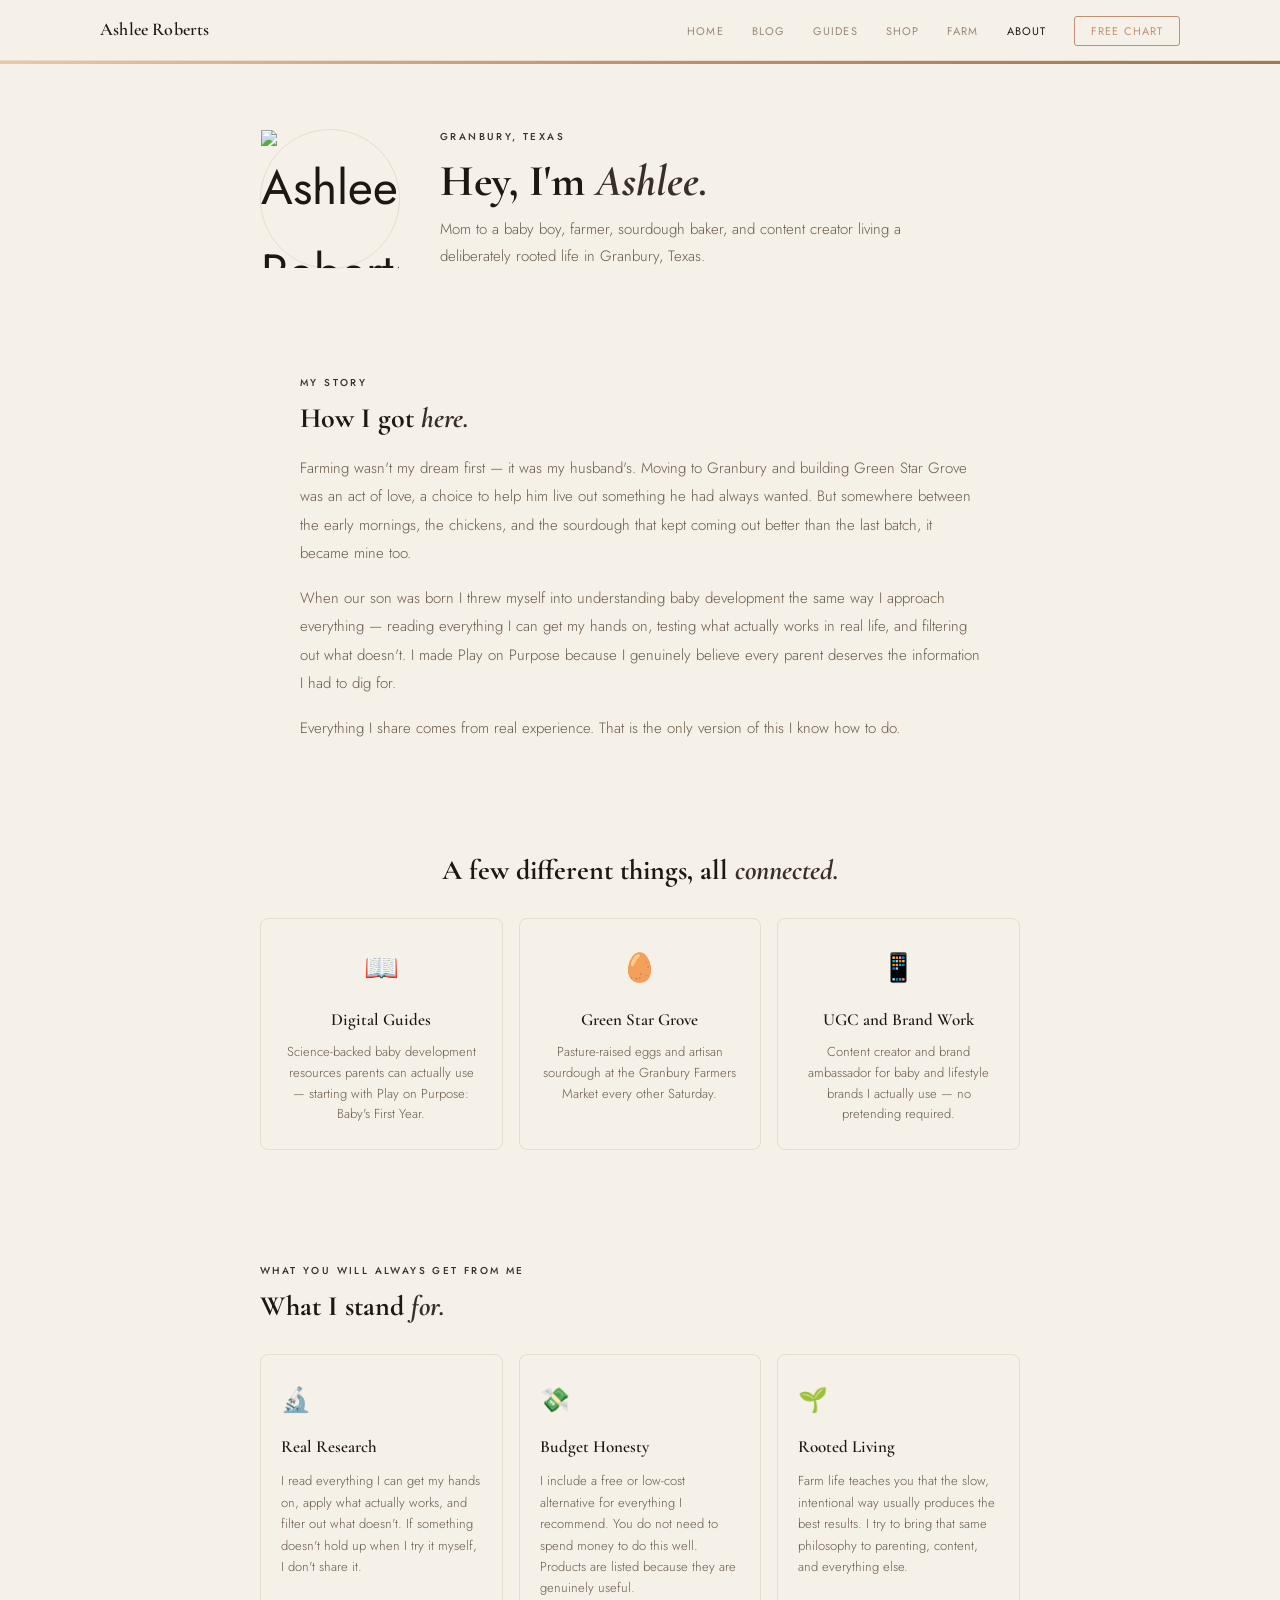
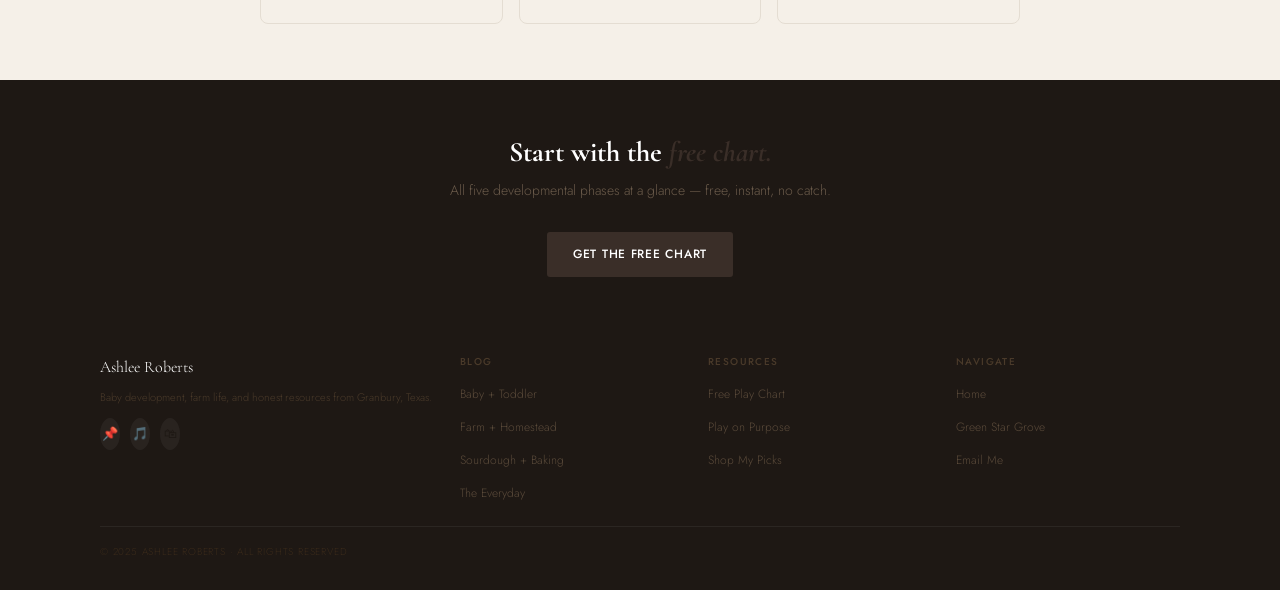
==== commit 1f2b077c: "Update about.html ag photo" ====
--- a/pages/about.html
+++ b/pages/about.html
@@ -140,8 +140,7 @@
 <!-- HERO -->
 <div class="about-hero">
   <div class="about-hero-inner">
-    <div class="about-avatar">🌿
-      <!-- Replace with: <img src="../images/ashlee-headshot.jpg" alt="Ashlee Roberts" style="width:100%;height:100%;object-fit:cover;border-radius:50%;"> -->
+    <div class="about-avatar"><img src="images/ASH.jpg" alt="Ashlee Roberts" style="width:100%;height:100%;object-fit:cover;"><border-radius:50%;">
     </div>
     <div>
       <span class="eyebrow">Granbury, Texas</span>
--- a/css/main.css
+++ b/css/main.css
@@ -225,7 +225,7 @@
 /* ── FOOTER ── */
 footer {
   background: var(--ink);
-  padding: 36px 32px 20px;
+  padding: 20px 32px 14px;
 }
 .footer-inner { max-width: var(--max); margin: 0 auto; }
 .footer-top {
@@ -242,7 +242,7 @@
 .footer-tagline { font-size: 11px; color: #4A3A2A; line-height: 1.6; font-weight: 300; margin-bottom: 12px; }
 .footer-social { display: flex; gap: 10px; }
 .footer-social a {
-  width: 32px; height: 32px; border-radius: 50%;
+  width: 20px; height: 32px; border-radius: 50%;
   background: rgba(255,255,255,0.05);
   display: flex; align-items: center; justify-content: center;
   font-size: 13px; transition: background 0.15s;
@@ -304,3 +304,9 @@
   .section { padding: 60px 0; }
   .wrap, .wrap-narrow { padding: 0 20px; }
 }
+.accent-bar {
+ height: 3px;
+ background: linear-gradient(to right, #E8C9A0, #C09070, #A07850);
+ display: block;
+}
+section, div[style] { border-top: none !important; border-bottom: none !important; }
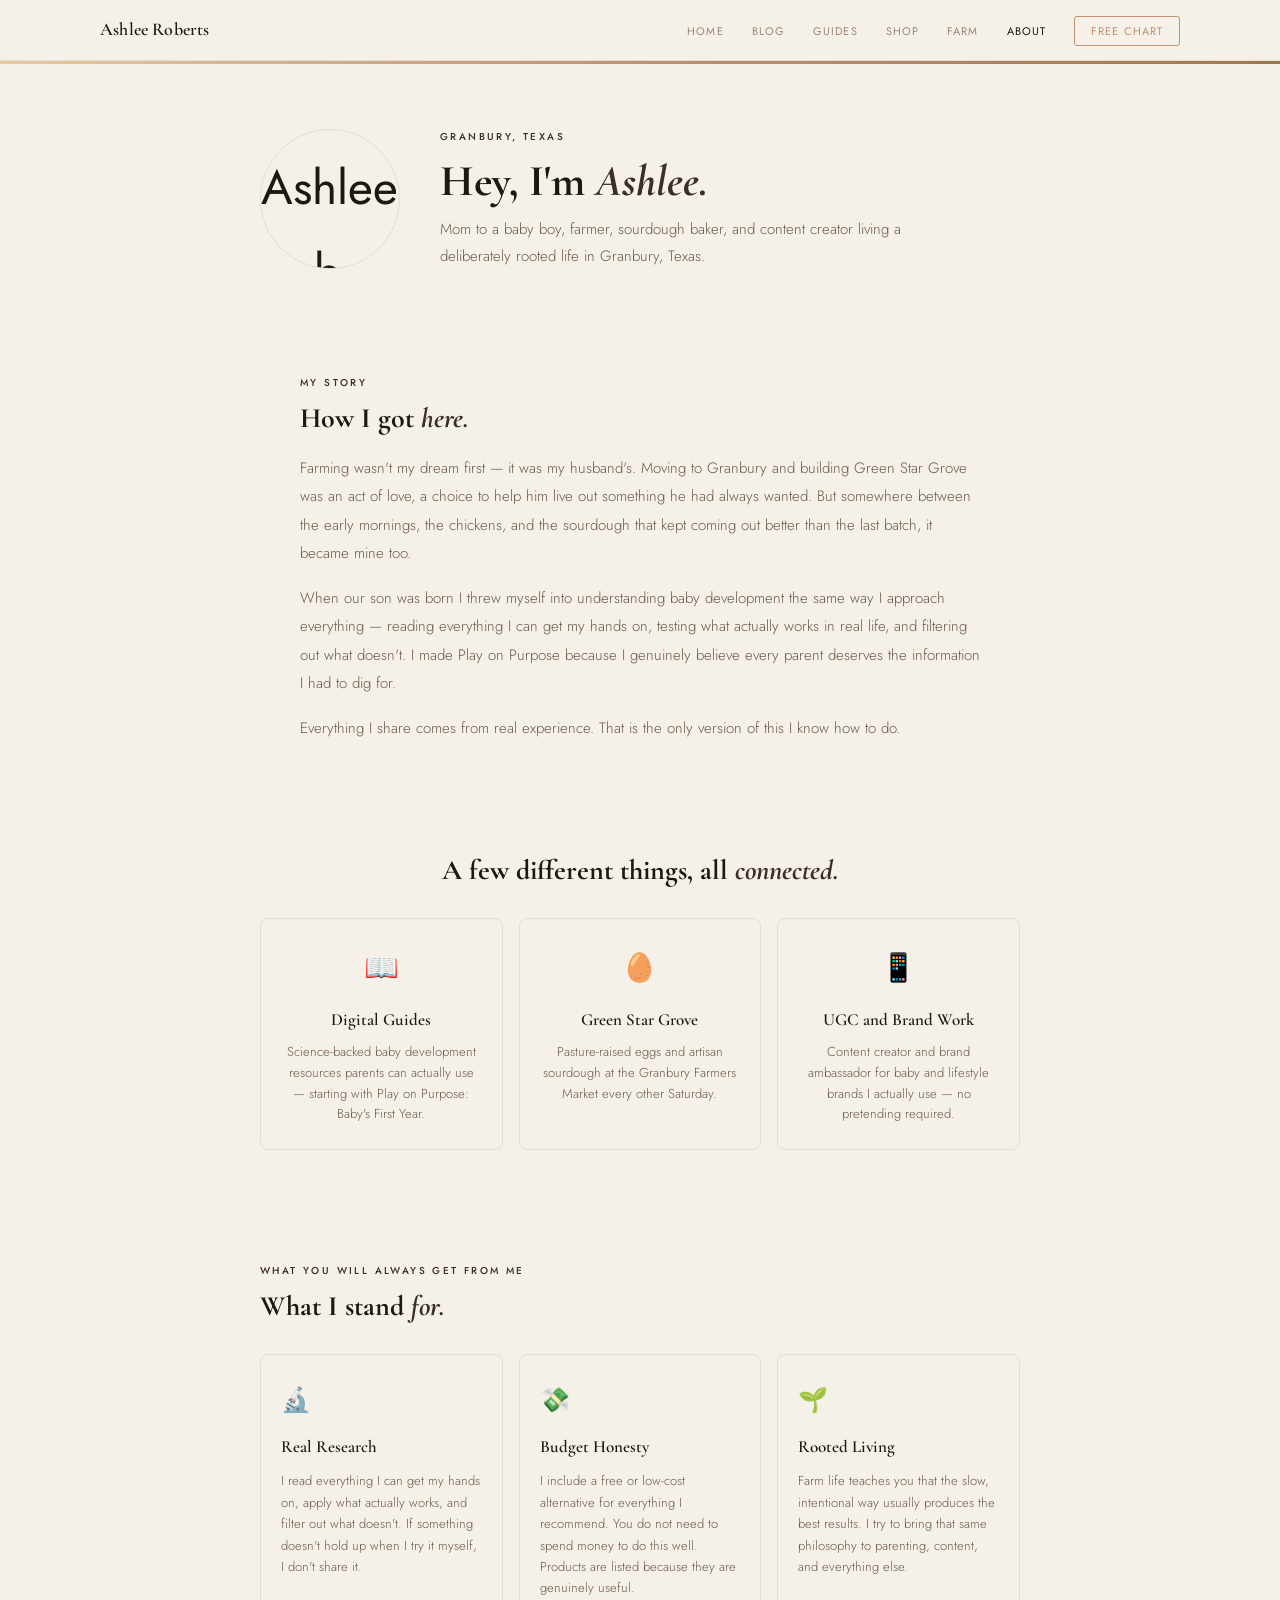
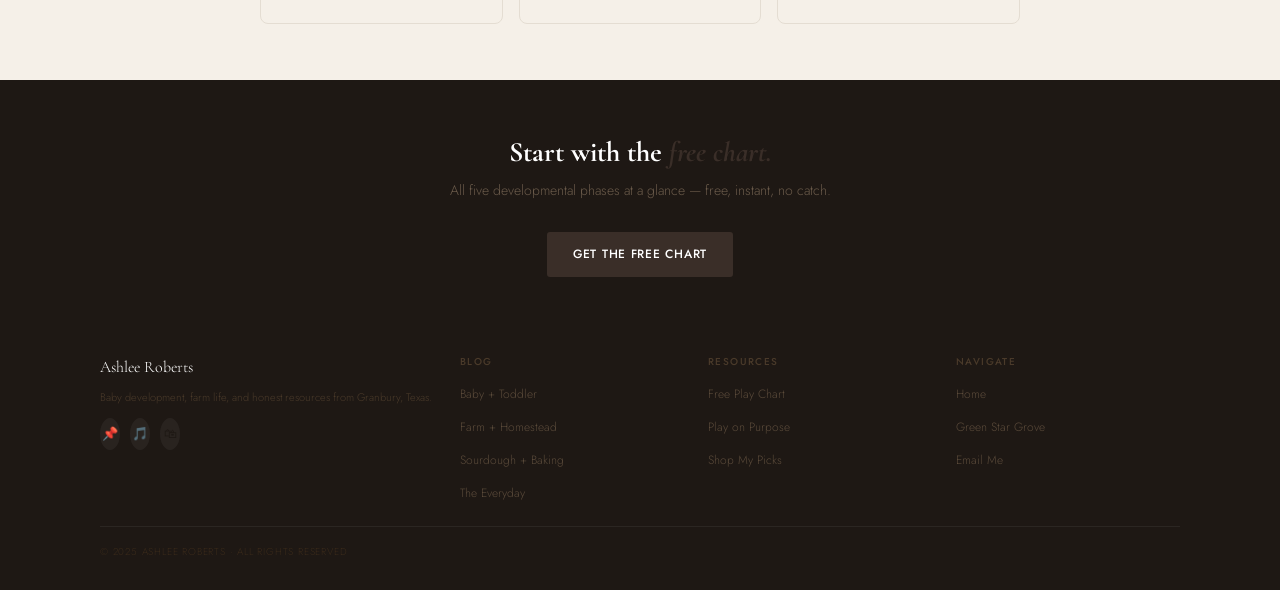
==== commit cc0c5955: "Update about.html" ====
--- a/pages/about.html
+++ b/pages/about.html
@@ -140,7 +140,7 @@
 <!-- HERO -->
 <div class="about-hero">
   <div class="about-hero-inner">
-    <div class="about-avatar"><img src="images/ASH.jpg" alt="Ashlee Roberts" style="width:100%;height:100%;object-fit:cover;"><border-radius:50%;">
+    <div class="about-avatar"><img src="images/ASH.jpg" alt="Ashlee Roberts" style="width:100%;height:100%;object-fit:cover;border-radius:50%;">
     </div>
     <div>
       <span class="eyebrow">Granbury, Texas</span>
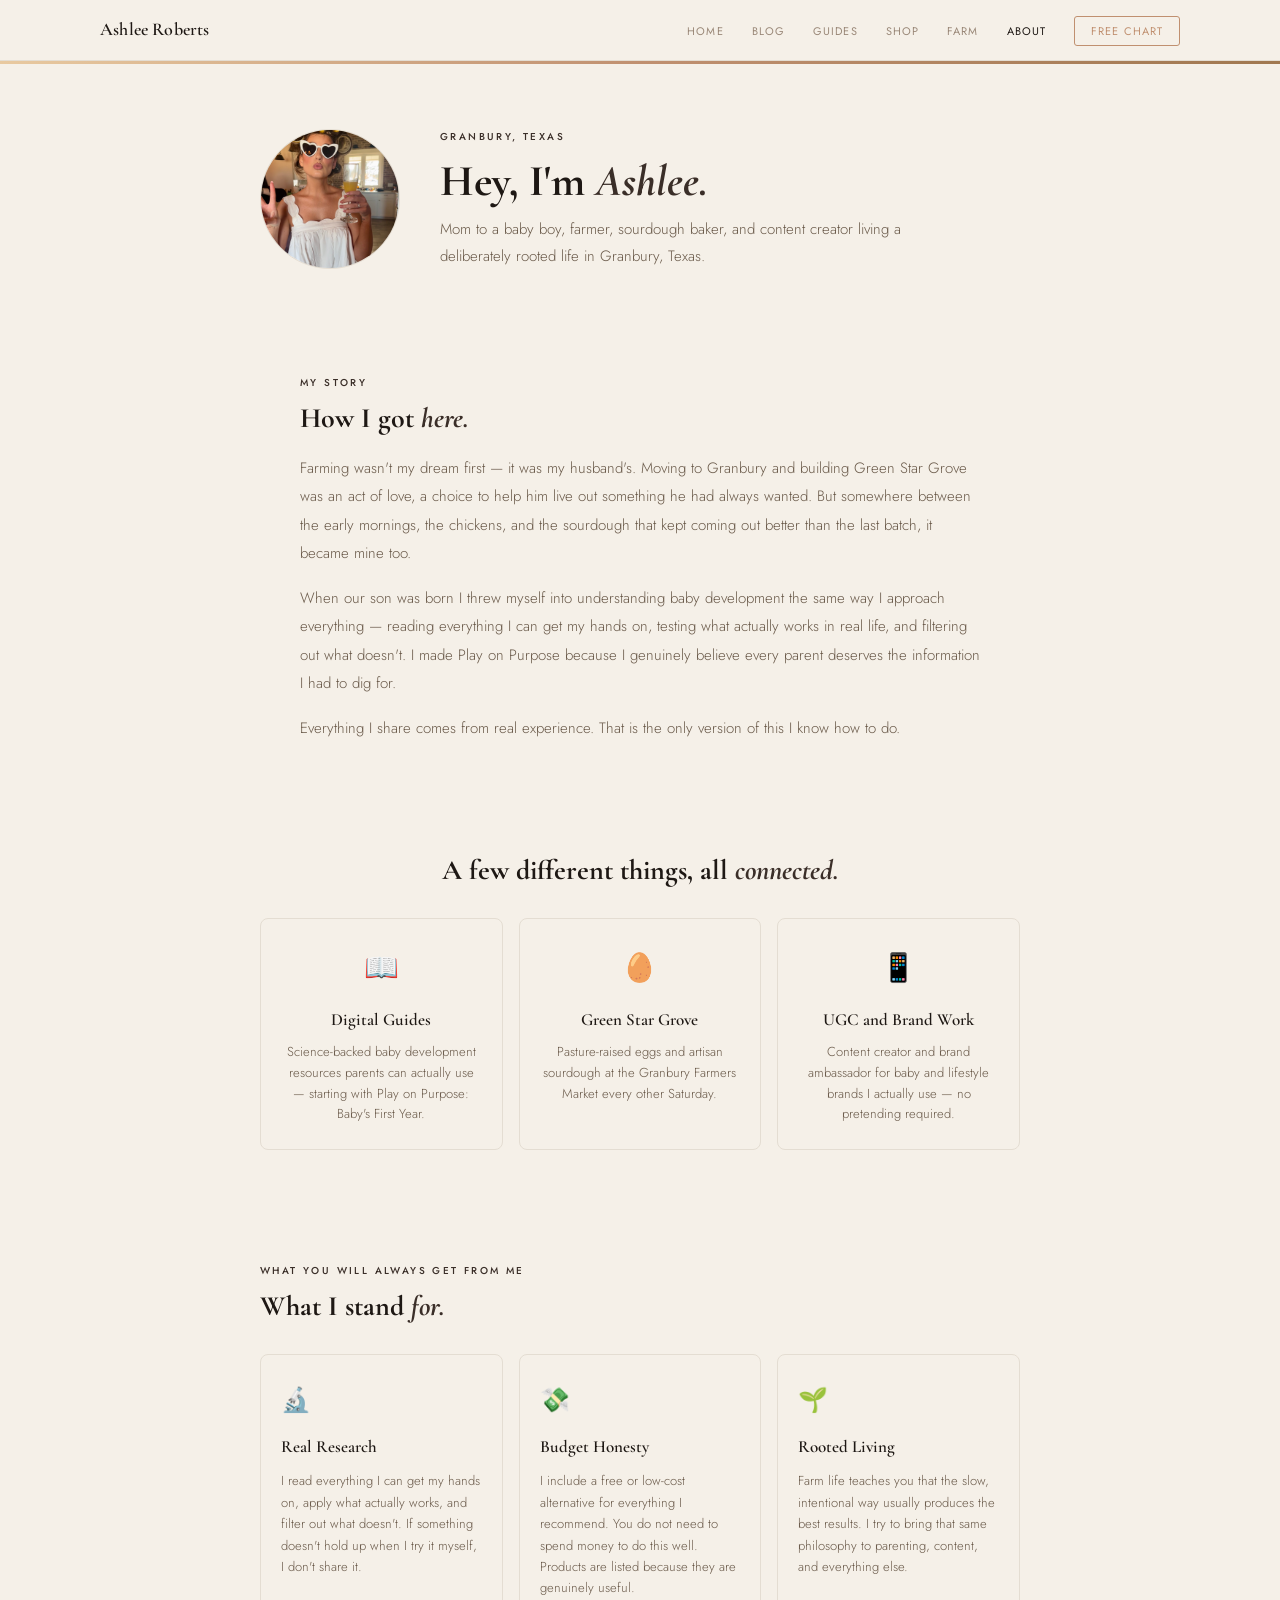
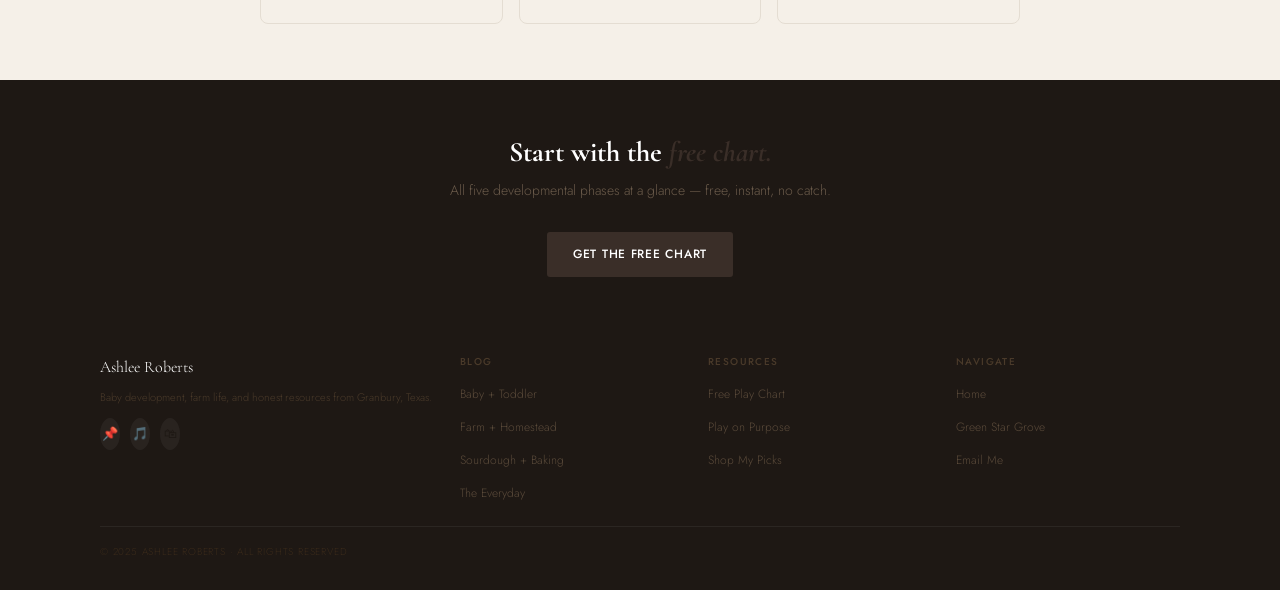
==== commit 176bbc85: "Update about.html" ====
--- a/pages/about.html
+++ b/pages/about.html
@@ -140,7 +140,7 @@
 <!-- HERO -->
 <div class="about-hero">
   <div class="about-hero-inner">
-    <div class="about-avatar"><img src="images/ASH.jpg" alt="Ashlee Roberts" style="width:100%;height:100%;object-fit:cover;border-radius:50%;">
+    <div class="about-avatar"> <img src="../images/ASH.jpg" alt="Ashlee Roberts" style="width:100%;height:100%;object-fit:cover;border-radius:50%;">
     </div>
     <div>
       <span class="eyebrow">Granbury, Texas</span>
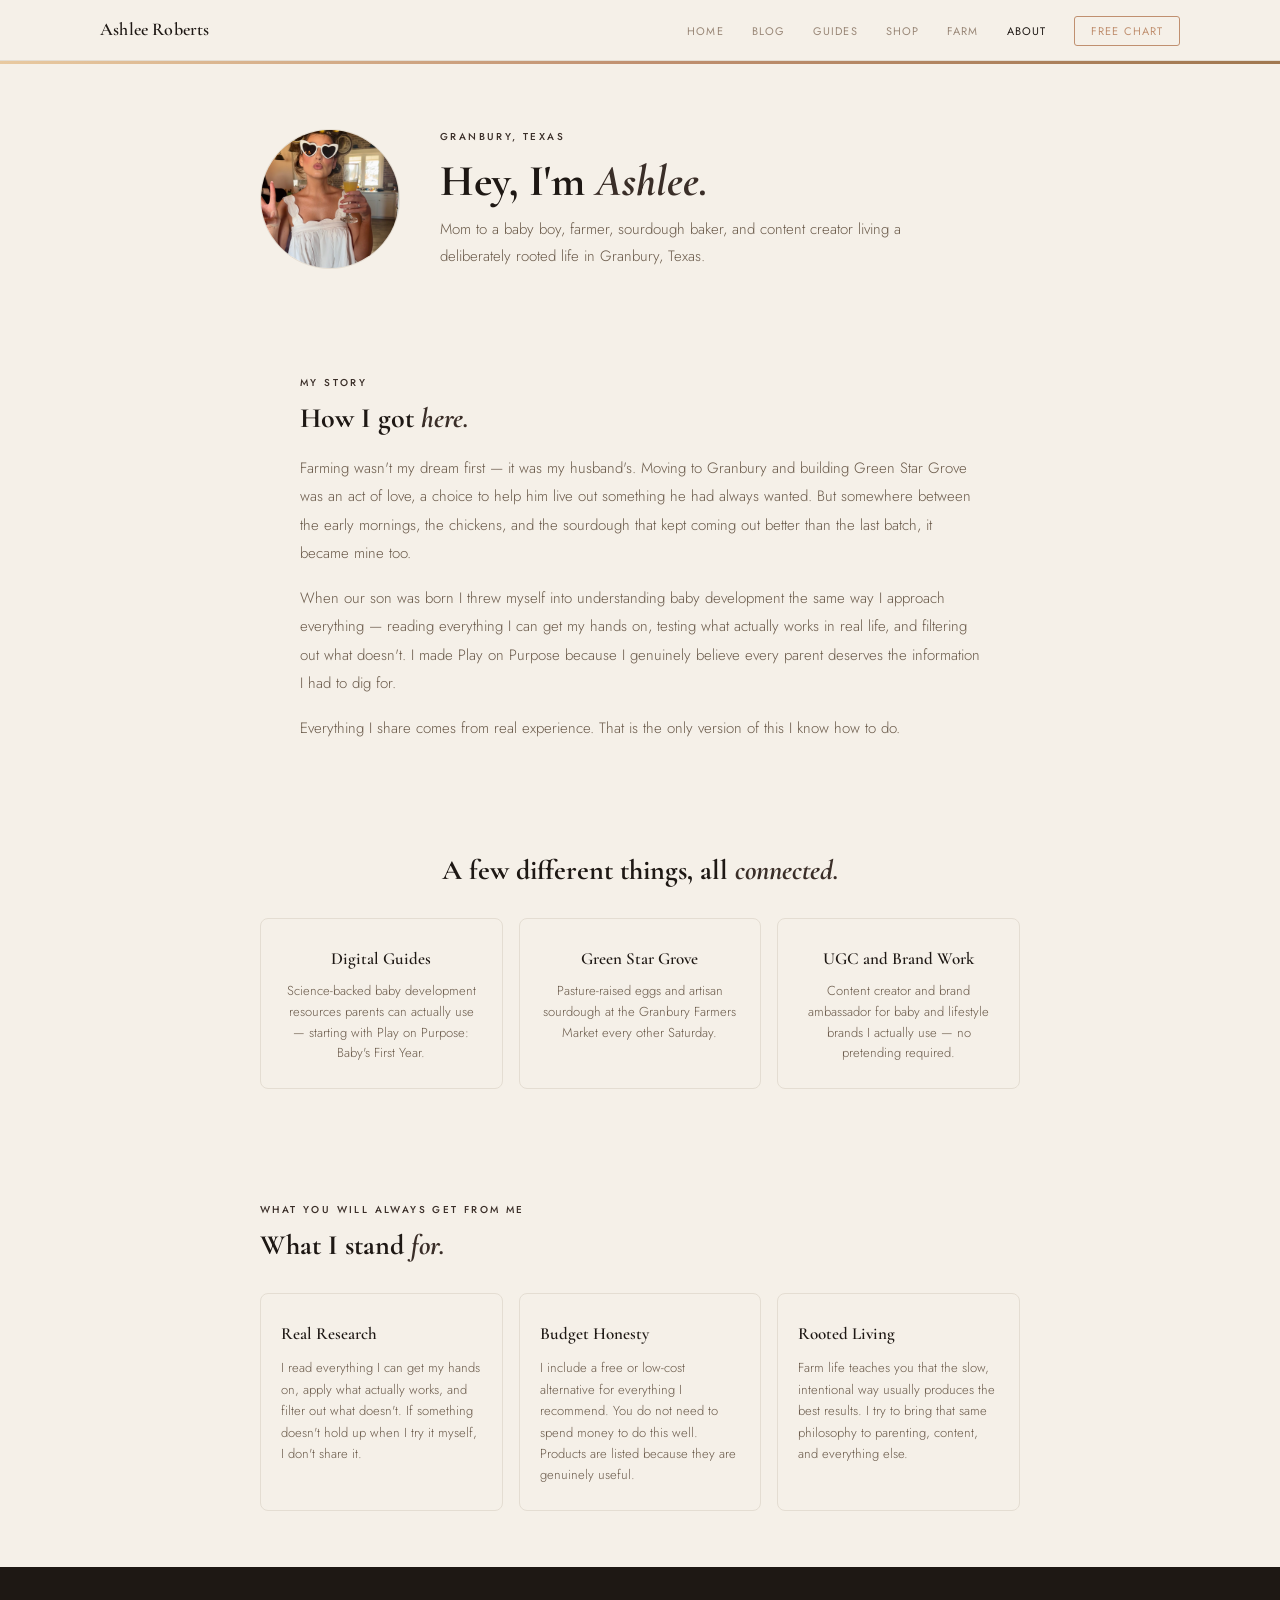
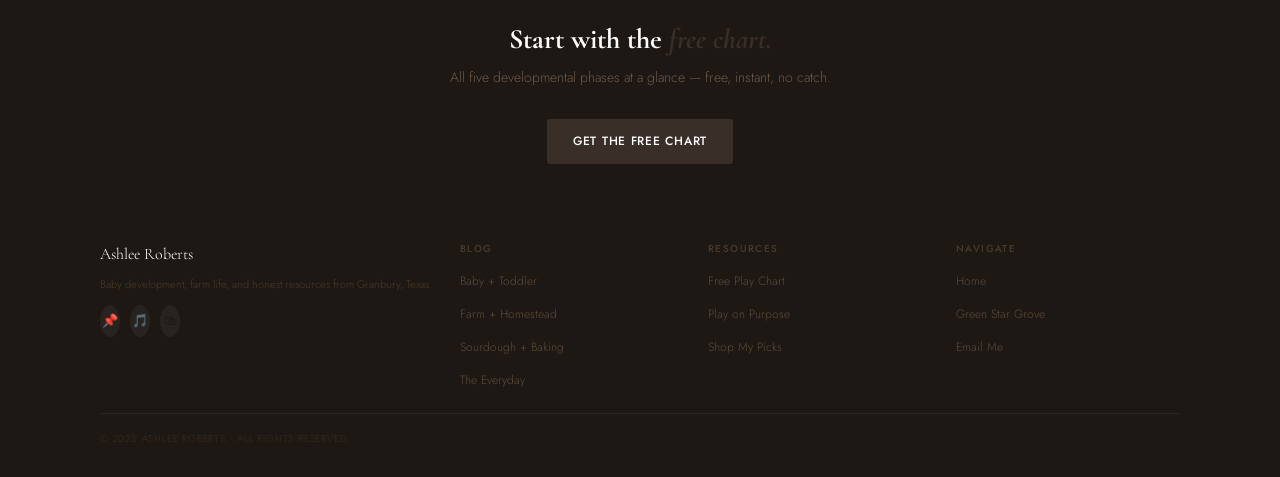
==== commit 51e8b897: "Update about.html" ====
--- a/pages/about.html
+++ b/pages/about.html
@@ -167,17 +167,14 @@
     <h2>A few different things, all <em>connected.</em></h2>
     <div class="what-grid">
       <div class="what-card">
-        <div class="what-icon">📖</div>
         <p class="what-name">Digital Guides</p>
         <p class="what-desc">Science-backed baby development resources parents can actually use — starting with Play on Purpose: Baby's First Year.</p>
       </div>
       <div class="what-card">
-        <div class="what-icon">🥚</div>
         <p class="what-name">Green Star Grove</p>
         <p class="what-desc">Pasture-raised eggs and artisan sourdough at the Granbury Farmers Market every other Saturday.</p>
       </div>
       <div class="what-card">
-        <div class="what-icon">📱</div>
         <p class="what-name">UGC and Brand Work</p>
         <p class="what-desc">Content creator and brand ambassador for baby and lifestyle brands I actually use — no pretending required.</p>
       </div>
@@ -192,17 +189,14 @@
     <h2>What I stand <em>for.</em></h2>
     <div class="values-grid">
       <div class="value-card">
-        <div class="value-icon">🔬</div>
         <p class="value-title">Real Research</p>
         <p class="value-desc">I read everything I can get my hands on, apply what actually works, and filter out what doesn't. If something doesn't hold up when I try it myself, I don't share it.</p>
       </div>
       <div class="value-card">
-        <div class="value-icon">💸</div>
         <p class="value-title">Budget Honesty</p>
         <p class="value-desc">I include a free or low-cost alternative for everything I recommend. You do not need to spend money to do this well. Products are listed because they are genuinely useful.</p>
       </div>
       <div class="value-card">
-        <div class="value-icon">🌱</div>
         <p class="value-title">Rooted Living</p>
         <p class="value-desc">Farm life teaches you that the slow, intentional way usually produces the best results. I try to bring that same philosophy to parenting, content, and everything else.</p>
       </div>
